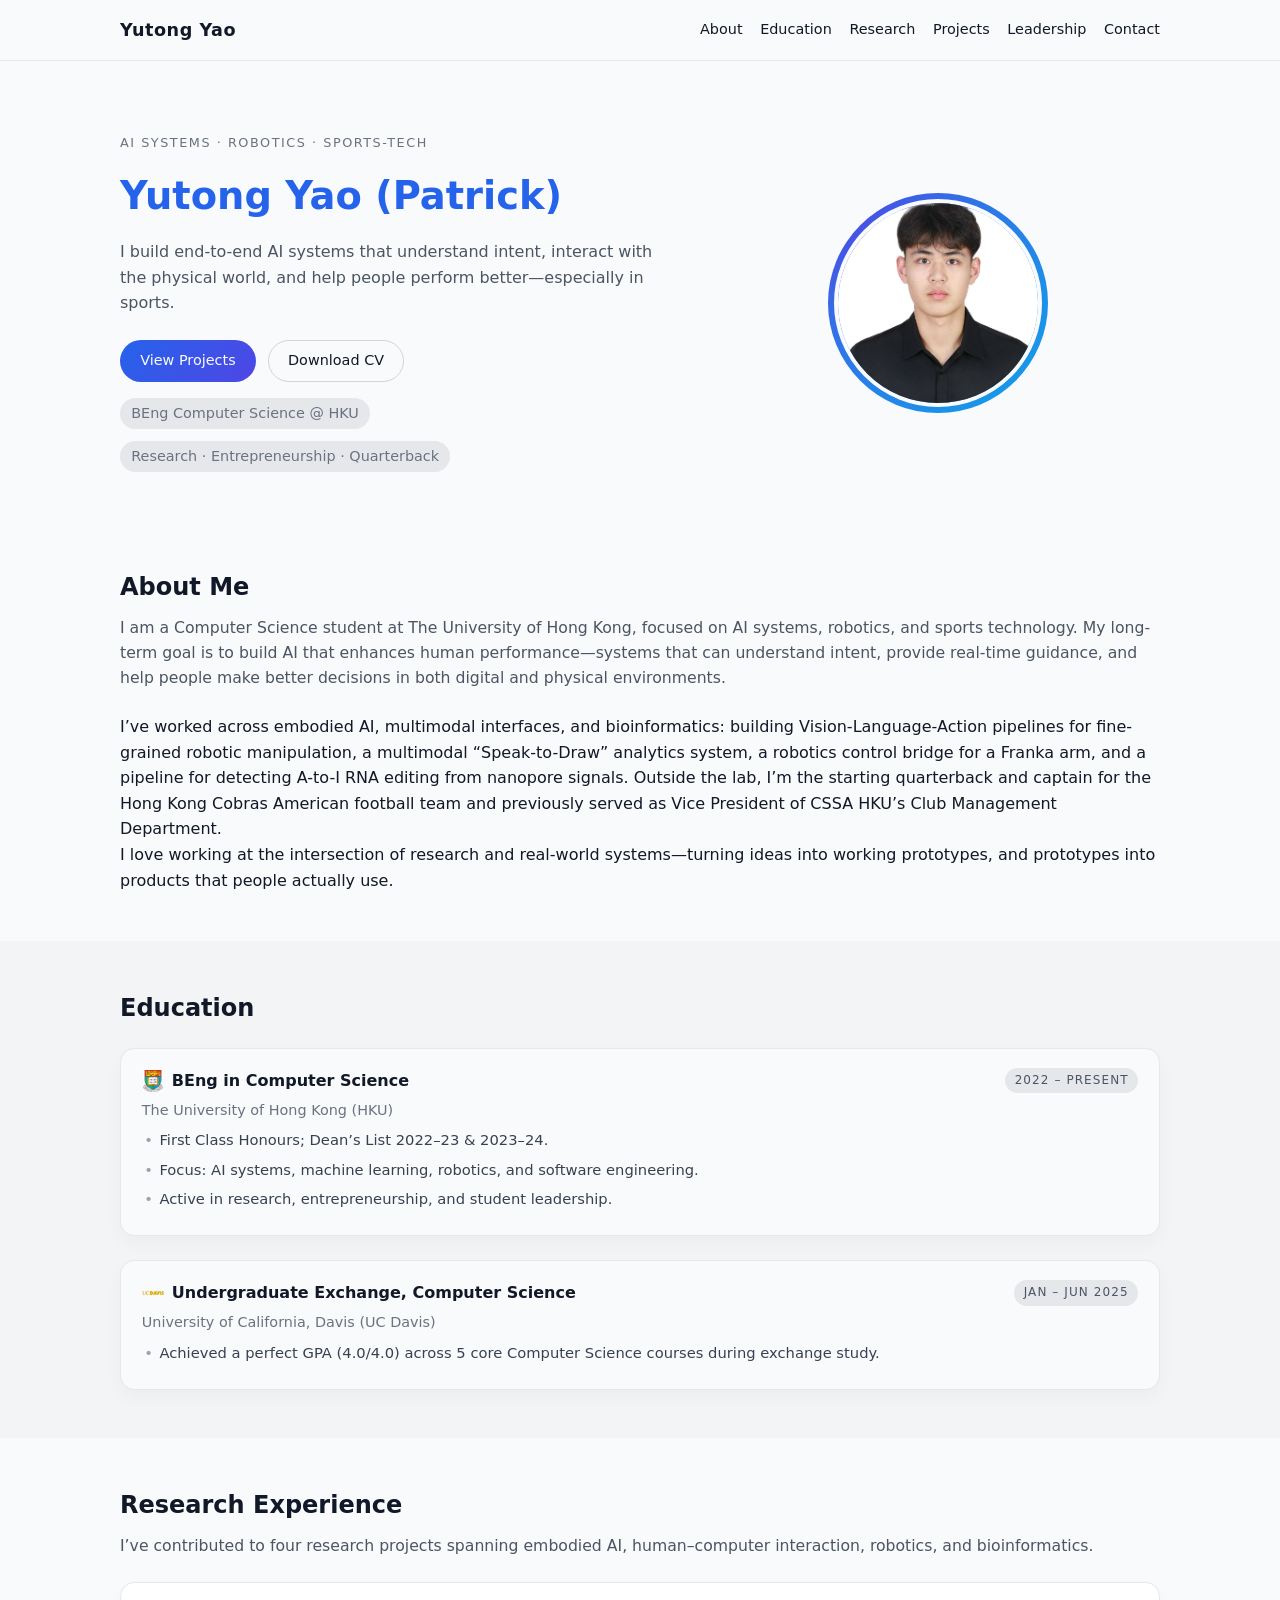
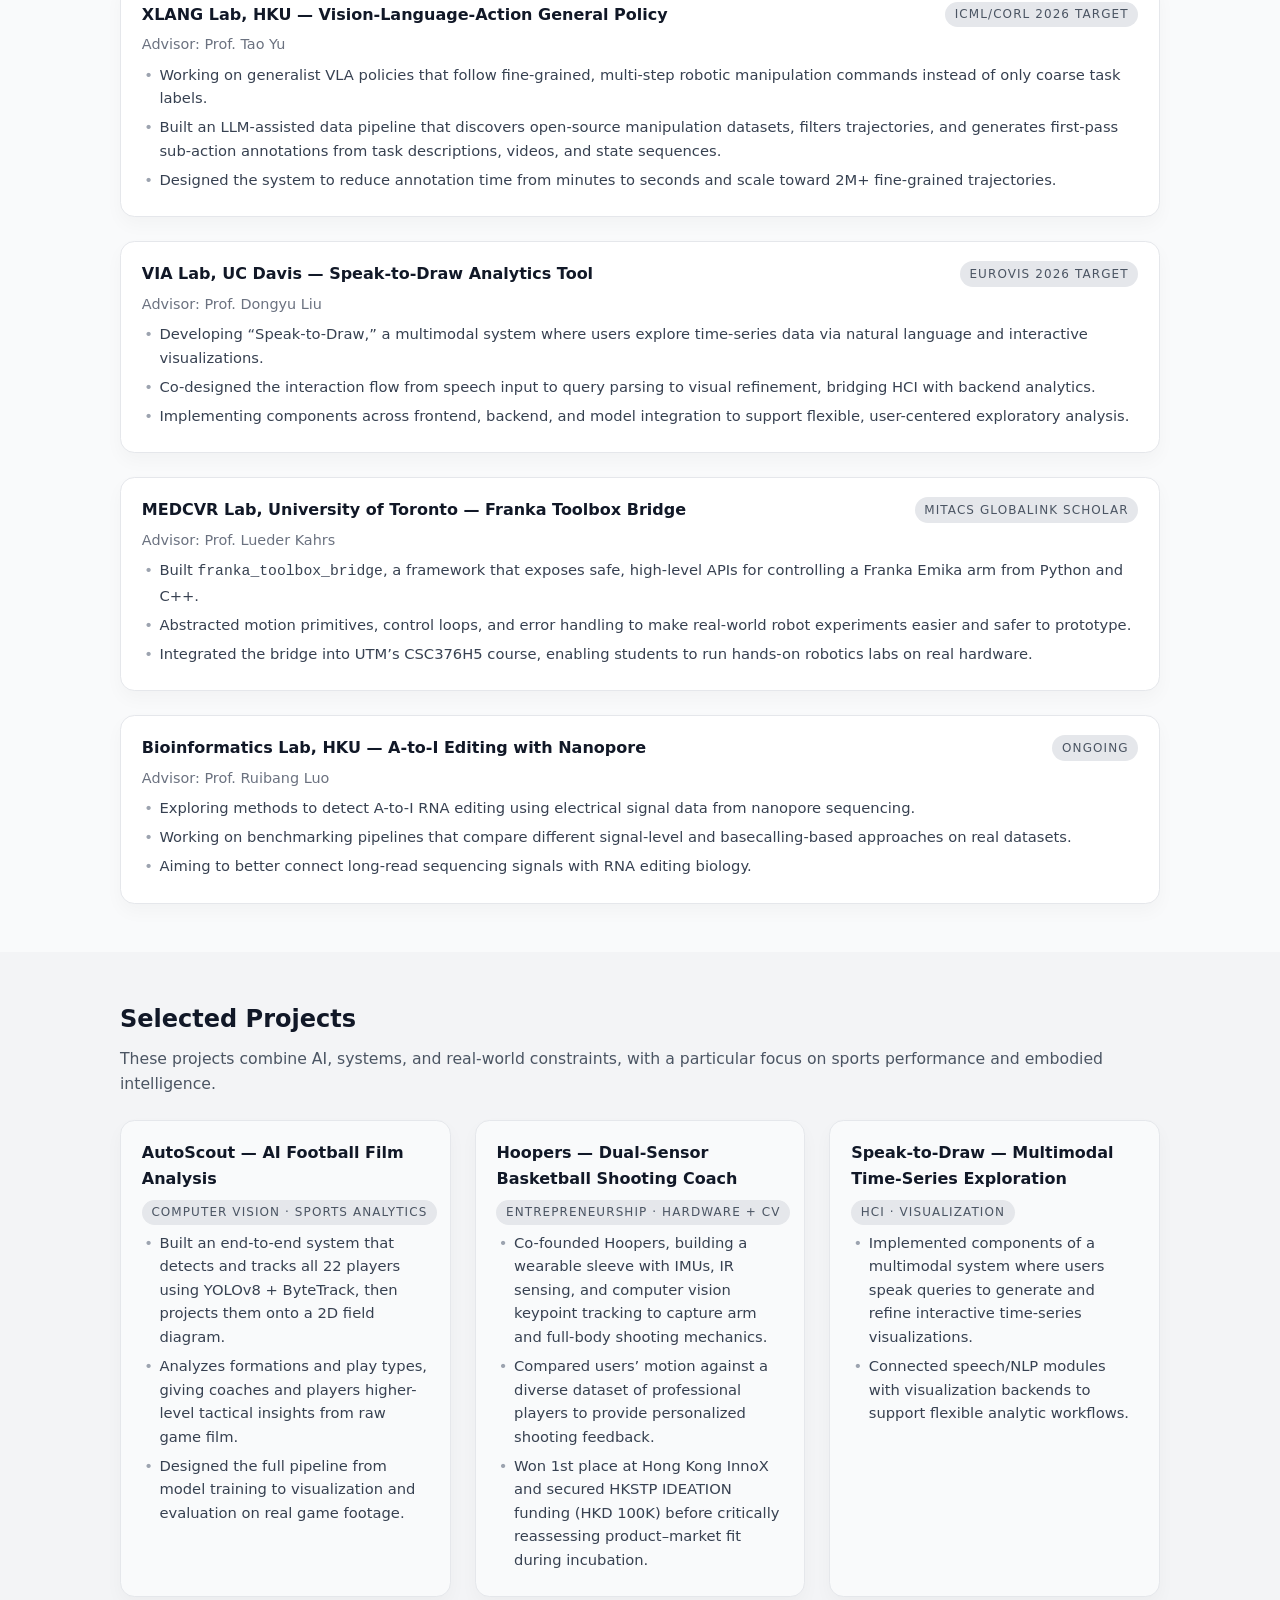
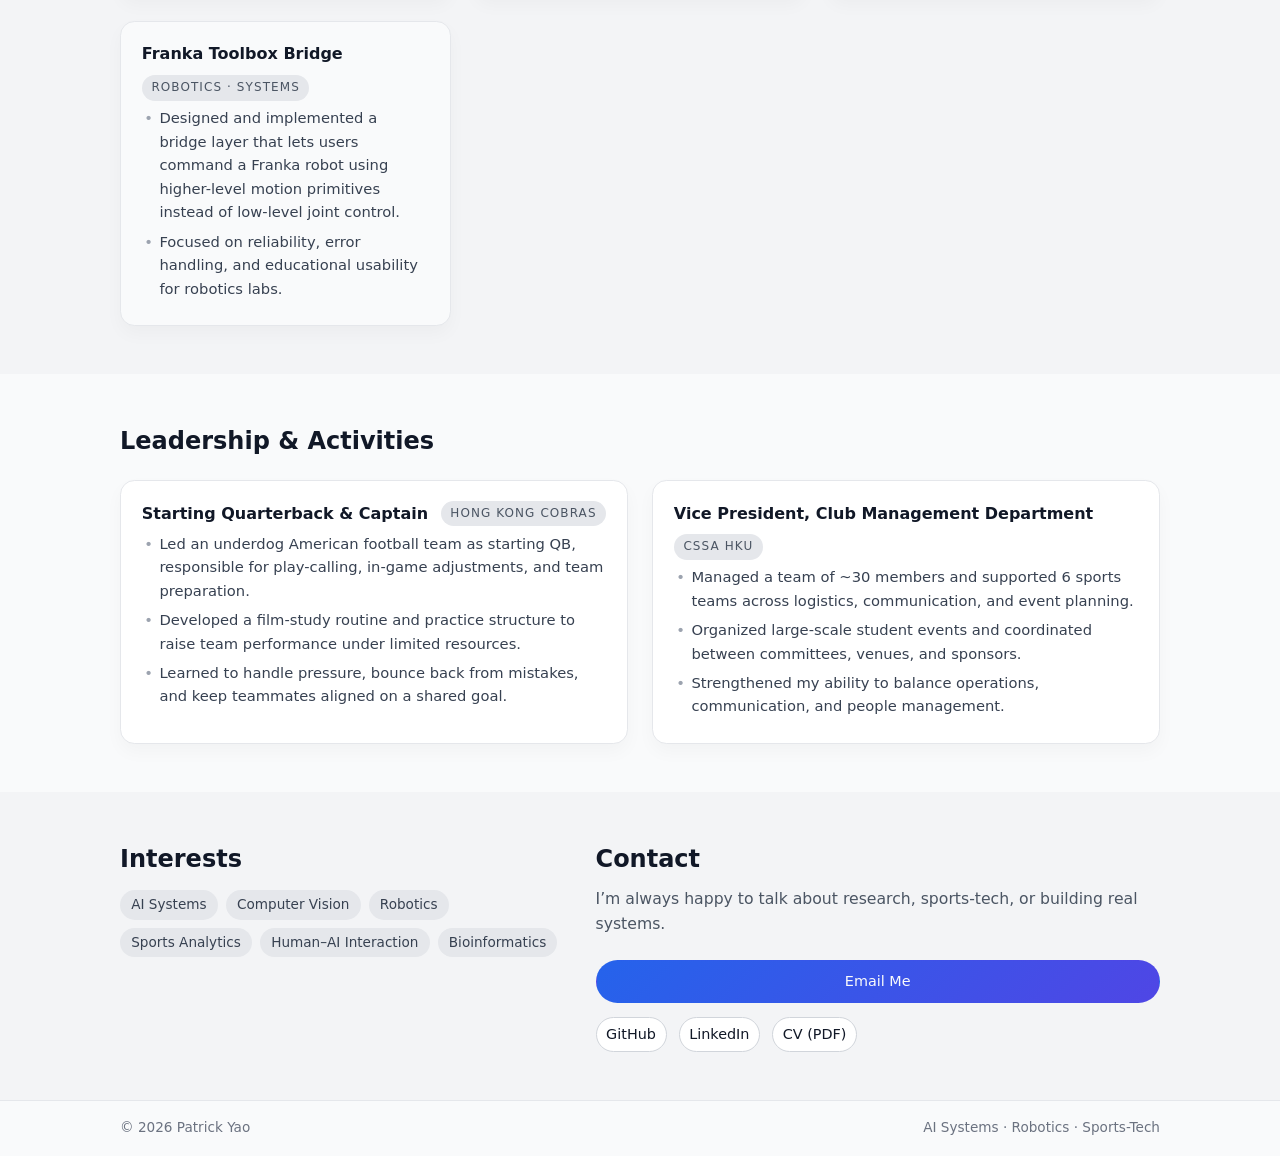
==== index.html @ 3945857e "Update index.html" ====
<!DOCTYPE html>
<html lang="en">
<head>
  <meta charset="UTF-8" />
  <title>Yutong Yao (Patrick) | AI Systems & Sports-Tech</title>
  <meta name="viewport" content="width=device-width, initial-scale=1" />
  <link rel="stylesheet" href="style.css" />
</head>
<body>
  <header class="site-header">
    <div class="container nav-container">
      <div class="logo">
        <a href="#top">Yutong Yao</a>
      </div>
      <nav class="nav">
        <a href="#about">About</a>
        <a href="#education">Education</a>
        <a href="#research">Research</a>
        <a href="#projects">Projects</a>
        <a href="#leadership">Leadership</a>
        <a href="#contact">Contact</a>
      </nav>
    </div>
  </header>

  <main id="top">
    <!-- Hero / Intro -->
    <section class="hero">
      <div class="container hero-grid">
        <div class="hero-text">
          <p class="eyebrow">AI Systems · Robotics · Sports-Tech</p>
          <h1 class="hero-title"><span class="highlight">Yutong Yao (Patrick)</span></h1>
          <p class="hero-subtitle">
            I build end-to-end AI systems that understand intent, interact with the physical world,
            and help people perform better—especially in sports.
          </p>
          <div class="hero-actions">
            <a href="#projects" class="btn primary">View Projects</a>
            <a href="cv/cv%203.4.pdf" class="btn" target="_blank" rel="noopener">
              Download CV
            </a>
          </div>
          <div class="hero-meta">
            <span>BEng Computer Science @ HKU</span>
            <span>Research · Entrepreneurship · Quarterback</span>
          </div>
        </div>
        <div class="hero-photo-wrapper">
          <div class="hero-photo-circle">
            <img src="assets/personal_pic/YutongYao.png" alt="Portrait of Patrick Yao" class="hero-photo" />
          </div>
        </div>
      </div>
    </section>

    <!-- About -->
    <section id="about" class="section">
      <div class="container">
        <h2 class="section-title">About Me</h2>
        <p class="section-lead">
          I am a Computer Science student at The University of Hong Kong, focused on AI systems,
          robotics, and sports technology. My long-term goal is to build AI that enhances human
          performance—systems that can understand intent, provide real-time guidance, and help people
          make better decisions in both digital and physical environments.
        </p>
        <p>
          I’ve worked across embodied AI, multimodal interfaces, and bioinformatics: building
          Vision-Language-Action pipelines for fine-grained robotic manipulation, a multimodal
          “Speak-to-Draw” analytics system, a robotics control bridge for a Franka arm, and a pipeline
          for detecting A-to-I RNA editing from nanopore signals. Outside the lab, I’m the starting
          quarterback and captain for the Hong Kong Cobras American football team and previously served
          as Vice President of CSSA HKU’s Club Management Department.
        </p>
        <p>
          I love working at the intersection of research and real-world systems—turning ideas into
          working prototypes, and prototypes into products that people actually use.
        </p>
      </div>
    </section>

    <!-- Education -->
    <section id="education" class="section section-alt">
      <div class="container">
        <h2 class="section-title">Education</h2>
        <div class="card-list">
          <article class="card">
            <div class="card-header">
              <div class="card-title">
                <img src="assets/icons/hku_icon.png" alt="HKU icon" class="card-logo" />
                <h3>BEng in Computer Science</h3>
              </div>
              <span class="tag">2022 – Present</span>
            </div>
            <p class="card-subtitle">The University of Hong Kong (HKU)</p>
            <ul class="card-list-items">
              <li>First Class Honours; Dean’s List 2022–23 & 2023–24.</li>
              <li>Focus: AI systems, machine learning, robotics, and software engineering.</li>
              <li>Active in research, entrepreneurship, and student leadership.</li>
            </ul>
          </article>
          <article class="card">
            <div class="card-header">
              <div class="card-title">
                <img src="assets/icons/UCDavis_icon.png" alt="UC Davis icon" class="card-logo" />
                <h3>Undergraduate Exchange, Computer Science</h3>
              </div>
              <span class="tag">Jan – Jun 2025</span>
            </div>
            <p class="card-subtitle">University of California, Davis (UC Davis)</p>
            <ul class="card-list-items">
              <li>Achieved a perfect GPA (4.0/4.0) across 5 core Computer Science courses during exchange study.</li>
            </ul>
          </article>
        </div>
      </div>
    </section>

    <!-- Research Experience -->
    <section id="research" class="section">
      <div class="container">
        <h2 class="section-title">Research Experience</h2>
        <p class="section-lead">
          I’ve contributed to four research projects spanning embodied AI, human–computer interaction,
          robotics, and bioinformatics.
        </p>

        <div class="card-list">

          <article class="card">
            <div class="card-header">
              <h3>XLANG Lab, HKU — Vision-Language-Action General Policy</h3>
              <span class="tag">ICML/CoRL 2026 Target</span>
            </div>
            <p class="card-subtitle">Advisor: Prof. Tao Yu</p>
            <ul class="card-list-items">
              <li>
                Working on generalist VLA policies that follow fine-grained, multi-step robotic
                manipulation commands instead of only coarse task labels.
              </li>
              <li>
                Built an LLM-assisted data pipeline that discovers open-source manipulation datasets,
                filters trajectories, and generates first-pass sub-action annotations from task
                descriptions, videos, and state sequences.
              </li>
              <li>
                Designed the system to reduce annotation time from minutes to seconds and scale toward
                2M+ fine-grained trajectories.
              </li>
            </ul>
          </article>

          <article class="card">
            <div class="card-header">
              <h3>VIA Lab, UC Davis — Speak-to-Draw Analytics Tool</h3>
              <span class="tag">EuroVis 2026 Target</span>
            </div>
            <p class="card-subtitle">Advisor: Prof. Dongyu Liu</p>
            <ul class="card-list-items">
              <li>
                Developing “Speak-to-Draw,” a multimodal system where users explore time-series data
                via natural language and interactive visualizations.
              </li>
              <li>
                Co-designed the interaction flow from speech input to query parsing to visual
                refinement, bridging HCI with backend analytics.
              </li>
              <li>
                Implementing components across frontend, backend, and model integration to support
                flexible, user-centered exploratory analysis.
              </li>
            </ul>
          </article>

          <article class="card">
            <div class="card-header">
              <h3>MEDCVR Lab, University of Toronto — Franka Toolbox Bridge</h3>
              <span class="tag">Mitacs Globalink Scholar</span>
            </div>
            <p class="card-subtitle">Advisor: Prof. Lueder Kahrs</p>
            <ul class="card-list-items">
              <li>
                Built <code>franka_toolbox_bridge</code>, a framework that exposes safe, high-level
                APIs for controlling a Franka Emika arm from Python and C++.
              </li>
              <li>
                Abstracted motion primitives, control loops, and error handling to make real-world
                robot experiments easier and safer to prototype.
              </li>
              <li>
                Integrated the bridge into UTM’s CSC376H5 course, enabling students to run hands-on
                robotics labs on real hardware.
              </li>
            </ul>
          </article>

          <article class="card">
            <div class="card-header">
              <h3>Bioinformatics Lab, HKU — A-to-I Editing with Nanopore</h3>
              <span class="tag">Ongoing</span>
            </div>
            <p class="card-subtitle">Advisor: Prof. Ruibang Luo</p>
            <ul class="card-list-items">
              <li>
                Exploring methods to detect A-to-I RNA editing using electrical signal data from
                nanopore sequencing.
              </li>
              <li>
                Working on benchmarking pipelines that compare different signal-level and
                basecalling-based approaches on real datasets.
              </li>
              <li>
                Aiming to better connect long-read sequencing signals with RNA editing biology.
              </li>
            </ul>
          </article>

        </div>
      </div>
    </section>

    <!-- Projects -->
    <section id="projects" class="section section-alt">
      <div class="container">
        <h2 class="section-title">Selected Projects</h2>
        <p class="section-lead">
          These projects combine AI, systems, and real-world constraints, with a particular focus on
          sports performance and embodied intelligence.
        </p>

        <div class="card-list cards-two-column">
          <article class="card">
            <div class="card-header">
              <h3>AutoScout — AI Football Film Analysis</h3>
              <span class="tag">Computer Vision · Sports Analytics</span>
            </div>
            <ul class="card-list-items">
              <li>
                Built an end-to-end system that detects and tracks all 22 players using YOLOv8 +
                ByteTrack, then projects them onto a 2D field diagram.
              </li>
              <li>
                Analyzes formations and play types, giving coaches and players higher-level tactical
                insights from raw game film.
              </li>
              <li>
                Designed the full pipeline from model training to visualization and evaluation on
                real game footage.
              </li>
            </ul>
          </article>

          <article class="card">
            <div class="card-header">
              <h3>Hoopers — Dual-Sensor Basketball Shooting Coach</h3>
              <span class="tag">Entrepreneurship · Hardware + CV</span>
            </div>
            <ul class="card-list-items">
              <li>
                Co-founded Hoopers, building a wearable sleeve with IMUs, IR sensing, and computer
                vision keypoint tracking to capture arm and full-body shooting mechanics.
              </li>
              <li>
                Compared users’ motion against a diverse dataset of professional players to provide
                personalized shooting feedback.
              </li>
              <li>
                Won 1st place at Hong Kong InnoX and secured HKSTP IDEATION funding (HKD 100K) before
                critically reassessing product–market fit during incubation.
              </li>
            </ul>
          </article>

          <article class="card">
            <div class="card-header">
              <h3>Speak-to-Draw — Multimodal Time-Series Exploration</h3>
              <span class="tag">HCI · Visualization</span>
            </div>
            <ul class="card-list-items">
              <li>
                Implemented components of a multimodal system where users speak queries to generate
                and refine interactive time-series visualizations.
              </li>
              <li>
                Connected speech/NLP modules with visualization backends to support flexible analytic
                workflows.
              </li>
            </ul>
          </article>

          <article class="card">
            <div class="card-header">
              <h3>Franka Toolbox Bridge</h3>
              <span class="tag">Robotics · Systems</span>
            </div>
            <ul class="card-list-items">
              <li>
                Designed and implemented a bridge layer that lets users command a Franka robot using
                higher-level motion primitives instead of low-level joint control.
              </li>
              <li>
                Focused on reliability, error handling, and educational usability for robotics labs.
              </li>
            </ul>
          </article>
        </div>
      </div>
    </section>

    <!-- Leadership & Activities -->
    <section id="leadership" class="section">
      <div class="container">
        <h2 class="section-title">Leadership & Activities</h2>
        <div class="card-list cards-two-column">

          <article class="card">
            <div class="card-header">
              <h3>Starting Quarterback & Captain</h3>
              <span class="tag">Hong Kong Cobras</span>
            </div>
            <ul class="card-list-items">
              <li>
                Led an underdog American football team as starting QB, responsible for play-calling,
                in-game adjustments, and team preparation.
              </li>
              <li>
                Developed a film-study routine and practice structure to raise team performance under
                limited resources.
              </li>
              <li>
                Learned to handle pressure, bounce back from mistakes, and keep teammates aligned on a
                shared goal.
              </li>
            </ul>
          </article>

          <article class="card">
            <div class="card-header">
              <h3>Vice President, Club Management Department</h3>
              <span class="tag">CSSA HKU</span>
            </div>
            <ul class="card-list-items">
              <li>
                Managed a team of ~30 members and supported 6 sports teams across logistics,
                communication, and event planning.
              </li>
              <li>
                Organized large-scale student events and coordinated between committees, venues, and
                sponsors.
              </li>
              <li>
                Strengthened my ability to balance operations, communication, and people management.
              </li>
            </ul>
          </article>

        </div>
      </div>
    </section>

    <!-- Interests & Contact -->
    <section id="contact" class="section section-alt">
      <div class="container contact-grid">
        <div>
          <h2 class="section-title">Interests</h2>
          <ul class="pill-list">
            <li>AI Systems</li>
            <li>Computer Vision</li>
            <li>Robotics</li>
            <li>Sports Analytics</li>
            <li>Human–AI Interaction</li>
            <li>Bioinformatics</li>
          </ul>
        </div>
        <div>
          <h2 class="section-title">Contact</h2>
          <p class="section-lead">
            I’m always happy to talk about research, sports-tech, or building real systems.
          </p>
          <div class="contact-links">
            <!-- TODO: replace with your real email -->
            <a href="mailto:your.email@example.com" class="btn primary">
              Email Me
            </a>
            <div class="icon-links">
              <a href="https://github.com/Patrick15Yao" target="_blank" rel="noopener">
                GitHub
              </a>
              <!-- TODO: replace with your real LinkedIn URL -->
              <a href="https://www.linkedin.com/in/" target="_blank" rel="noopener">
                LinkedIn
              </a>
              <a href="cv/cv%203.4.pdf" target="_blank" rel="noopener">
                CV (PDF)
              </a>
            </div>
        </div>
      </div>
    </section>
  </main>

  <footer class="site-footer">
    <div class="container footer-inner">
      <span>© <span id="year"></span> Patrick Yao</span>
      <span>AI Systems · Robotics · Sports-Tech</span>
    </div>
  </footer>

  <script>
    // Auto-update year in footer
    document.getElementById('year').textContent = new Date().getFullYear();
  </script>
</body>
</html>
---- style.css ----
/* Basic reset */
*,
*::before,
*::after {
  box-sizing: border-box;
  margin: 0;
  padding: 0;
}

/* Global styles */
body {
  font-family: system-ui, -apple-system, BlinkMacSystemFont, "Segoe UI", sans-serif;
  color: #111827;
  background-color: #f9fafb;
  line-height: 1.6;
}

img {
  max-width: 100%;
  display: block;
}

a {
  color: inherit;
  text-decoration: none;
}

ul {
  list-style: none;
}

/* Layout helpers */
.container {
  width: 100%;
  max-width: 1080px;
  margin: 0 auto;
  padding: 0 1.25rem;
}

/* Header & nav */
.site-header {
  position: sticky;
  top: 0;
  z-index: 50;
  background-color: rgba(249, 250, 251, 0.95);
  border-bottom: 1px solid #e5e7eb;
  backdrop-filter: blur(10px);
}

.nav-container {
  display: flex;
  align-items: center;
  justify-content: space-between;
  height: 3.75rem;
}

.logo a {
  font-weight: 700;
  font-size: 1.1rem;
  letter-spacing: 0.03em;
}

.nav {
  display: flex;
  gap: 1.1rem;
  font-size: 0.9rem;
}

.nav a {
  padding: 0.25rem 0;
  position: relative;
}

.nav a::after {
  content: "";
  position: absolute;
  left: 0;
  bottom: -0.2rem;
  height: 2px;
  width: 0;
  background-color: #2563eb;
  transition: width 0.2s ease;
}

.nav a:hover::after {
  width: 100%;
}

/* Hero section */
.hero {
  padding: 4.5rem 0 3rem;
}

.hero-grid {
  display: grid;
  grid-template-columns: minmax(0, 2fr) minmax(0, 1.6fr);
  gap: 2.5rem;
  align-items: center;
}

.eyebrow {
  font-size: 0.8rem;
  text-transform: uppercase;
  letter-spacing: 0.12em;
  color: #6b7280;
  margin-bottom: 0.75rem;
}

.hero-title {
  font-size: clamp(2.1rem, 3vw, 2.6rem);
  font-weight: 750;
  margin-bottom: 0.75rem;
}

.highlight {
  color: #2563eb;
}

.hero-subtitle {
  font-size: 1rem;
  color: #4b5563;
  margin-bottom: 1.5rem;
}

.hero-actions {
  display: flex;
  flex-wrap: wrap;
  gap: 0.75rem;
  margin-bottom: 1rem;
}

.hero-meta {
  font-size: 0.9rem;
  color: #6b7280;
  display: flex;
  flex-wrap: wrap;
  gap: 0.75rem;
}

.hero-meta span {
  background-color: #e5e7eb;
  border-radius: 999px;
  padding: 0.25rem 0.7rem;
}

/* Hero photo */
.hero-photo-wrapper {
  display: flex;
  justify-content: center;
}

.hero-photo-circle {
  width: 220px;
  height: 220px;
  border-radius: 999px;
  padding: 6px;
  background: radial-gradient(circle at 0% 0%, #4f46e5, #0ea5e9);
  display: flex;
  align-items: center;
  justify-content: center;
}

.hero-photo {
  width: 100%;
  height: 100%;
  border-radius: 999px;
  object-fit: cover;
  border: 4px solid #f9fafb;
}

/* Buttons */
.btn {
  display: inline-flex;
  align-items: center;
  justify-content: center;
  padding: 0.55rem 1.2rem;
  border-radius: 999px;
  border: 1px solid #d1d5db;
  font-size: 0.9rem;
  font-weight: 500;
  color: #111827;
  background-color: #f9fafb;
  cursor: pointer;
  transition: background-color 0.15s ease, box-shadow 0.15s ease, transform 0.1s ease;
}

.btn.primary {
  background: linear-gradient(135deg, #2563eb, #4f46e5);
  color: #f9fafb;
  border-color: transparent;
}

.btn:hover {
  box-shadow: 0 10px 20px rgba(15, 23, 42, 0.08);
  transform: translateY(-1px);
  background-color: #f3f4f6;
}

.btn.primary:hover {
  background: linear-gradient(135deg, #1d4ed8, #4338ca);
}

/* Sections */
.section {
  padding: 3rem 0;
}

.section-alt {
  background-color: #f3f4f6;
}

.section-title {
  font-size: 1.5rem;
  font-weight: 700;
  margin-bottom: 0.5rem;
}

.section-lead {
  font-size: 0.98rem;
  color: #4b5563;
  margin-bottom: 1.5rem;
}

/* Cards */
.card-list {
  display: grid;
  gap: 1.5rem;
  margin-top: 1.25rem;
}

.cards-two-column {
  grid-template-columns: repeat(auto-fit, minmax(260px, 1fr));
}

.card {
  background-color: #ffffff;
  border-radius: 0.9rem;
  padding: 1.2rem 1.3rem;
  border: 1px solid #e5e7eb;
  box-shadow: 0 8px 18px rgba(15, 23, 42, 0.03);
}

.section-alt .card {
  background-color: #f9fafb;
}

.card-header {
  display: flex;
  flex-wrap: wrap;
  justify-content: space-between;
  gap: 0.5rem;
  margin-bottom: 0.35rem;
}

.card-header h3 {
  font-size: 1rem;
  font-weight: 600;
}

.card-title {
  display: flex;
  align-items: center;
  gap: 0.5rem;
}

.card-logo {
  width: 22px;
  height: 22px;
  object-fit: contain;
}

.card-subtitle {
  font-size: 0.9rem;
  color: #6b7280;
  margin-bottom: 0.4rem;
}

.tag {
  font-size: 0.75rem;
  text-transform: uppercase;
  letter-spacing: 0.09em;
  color: #4b5563;
  background-color: #e5e7eb;
  border-radius: 999px;
  padding: 0.2rem 0.6rem;
  white-space: nowrap;
}

.card-list-items {
  padding-left: 1.1rem;
}

.card-list-items li {
  position: relative;
  font-size: 0.92rem;
  color: #374151;
  margin-bottom: 0.35rem;
}

.card-list-items li::before {
  content: "•";
  position: absolute;
  left: -0.95rem;
  color: #9ca3af;
}

/* Pills & contact */
.pill-list {
  display: flex;
  flex-wrap: wrap;
  gap: 0.5rem;
  margin-top: 0.75rem;
}

.pill-list li {
  padding: 0.25rem 0.7rem;
  border-radius: 999px;
  background-color: #e5e7eb;
  font-size: 0.85rem;
  color: #374151;
}

.contact-grid {
  display: grid;
  grid-template-columns: minmax(0, 1.1fr) minmax(0, 1.4fr);
  gap: 2rem;
  align-items: flex-start;
}

.contact-links {
  display: flex;
  flex-direction: column;
  gap: 0.9rem;
}

.icon-links {
  display: flex;
  flex-wrap: wrap;
  gap: 0.75rem;
  font-size: 0.9rem;
}

.icon-links a {
  padding: 0.3rem 0.6rem;
  border-radius: 999px;
  border: 1px solid #d1d5db;
  background-color: #ffffff;
}

.icon-links a:hover {
  background-color: #e5e7eb;
}

/* Footer */
.site-footer {
  border-top: 1px solid #e5e7eb;
  padding: 1rem 0 1.2rem;
  background-color: #f9fafb;
  font-size: 0.85rem;
  color: #6b7280;
}

.footer-inner {
  display: flex;
  justify-content: space-between;
  gap: 0.75rem;
}

/* Responsive */
@media (max-width: 800px) {
  .nav {
    display: none;
  }

  .hero-grid {
    grid-template-columns: minmax(0, 1fr);
    text-align: left;
  }

  .hero-photo-wrapper {
    order: -1;
    margin-bottom: 1.5rem;
  }

  .hero-photo-circle {
    width: 180px;
    height: 180px;
  }

  .contact-grid {
    grid-template-columns: minmax(0, 1fr);
  }

  .footer-inner {
    flex-direction: column;
    align-items: flex-start;
  }
}

@media (max-width: 500px) {
  .hero-actions {
    flex-direction: column;
    align-items: stretch;
  }
}
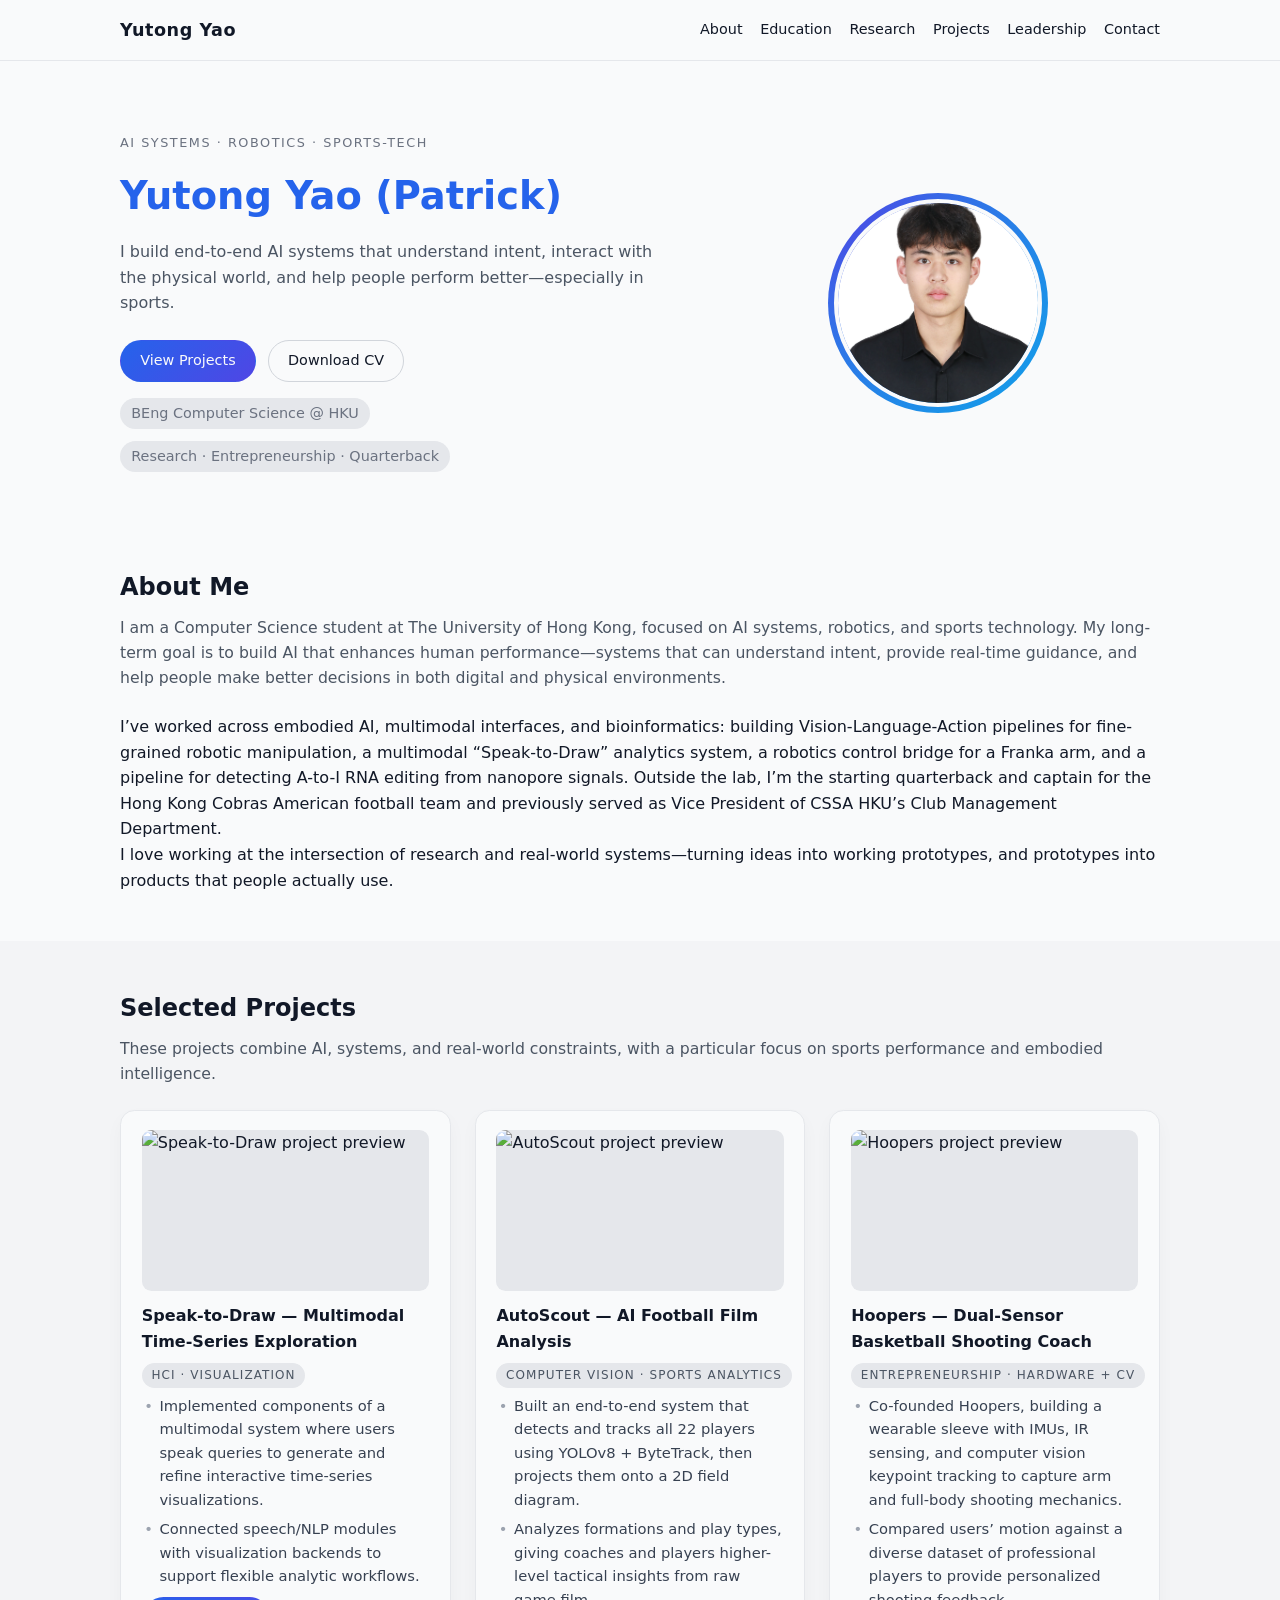
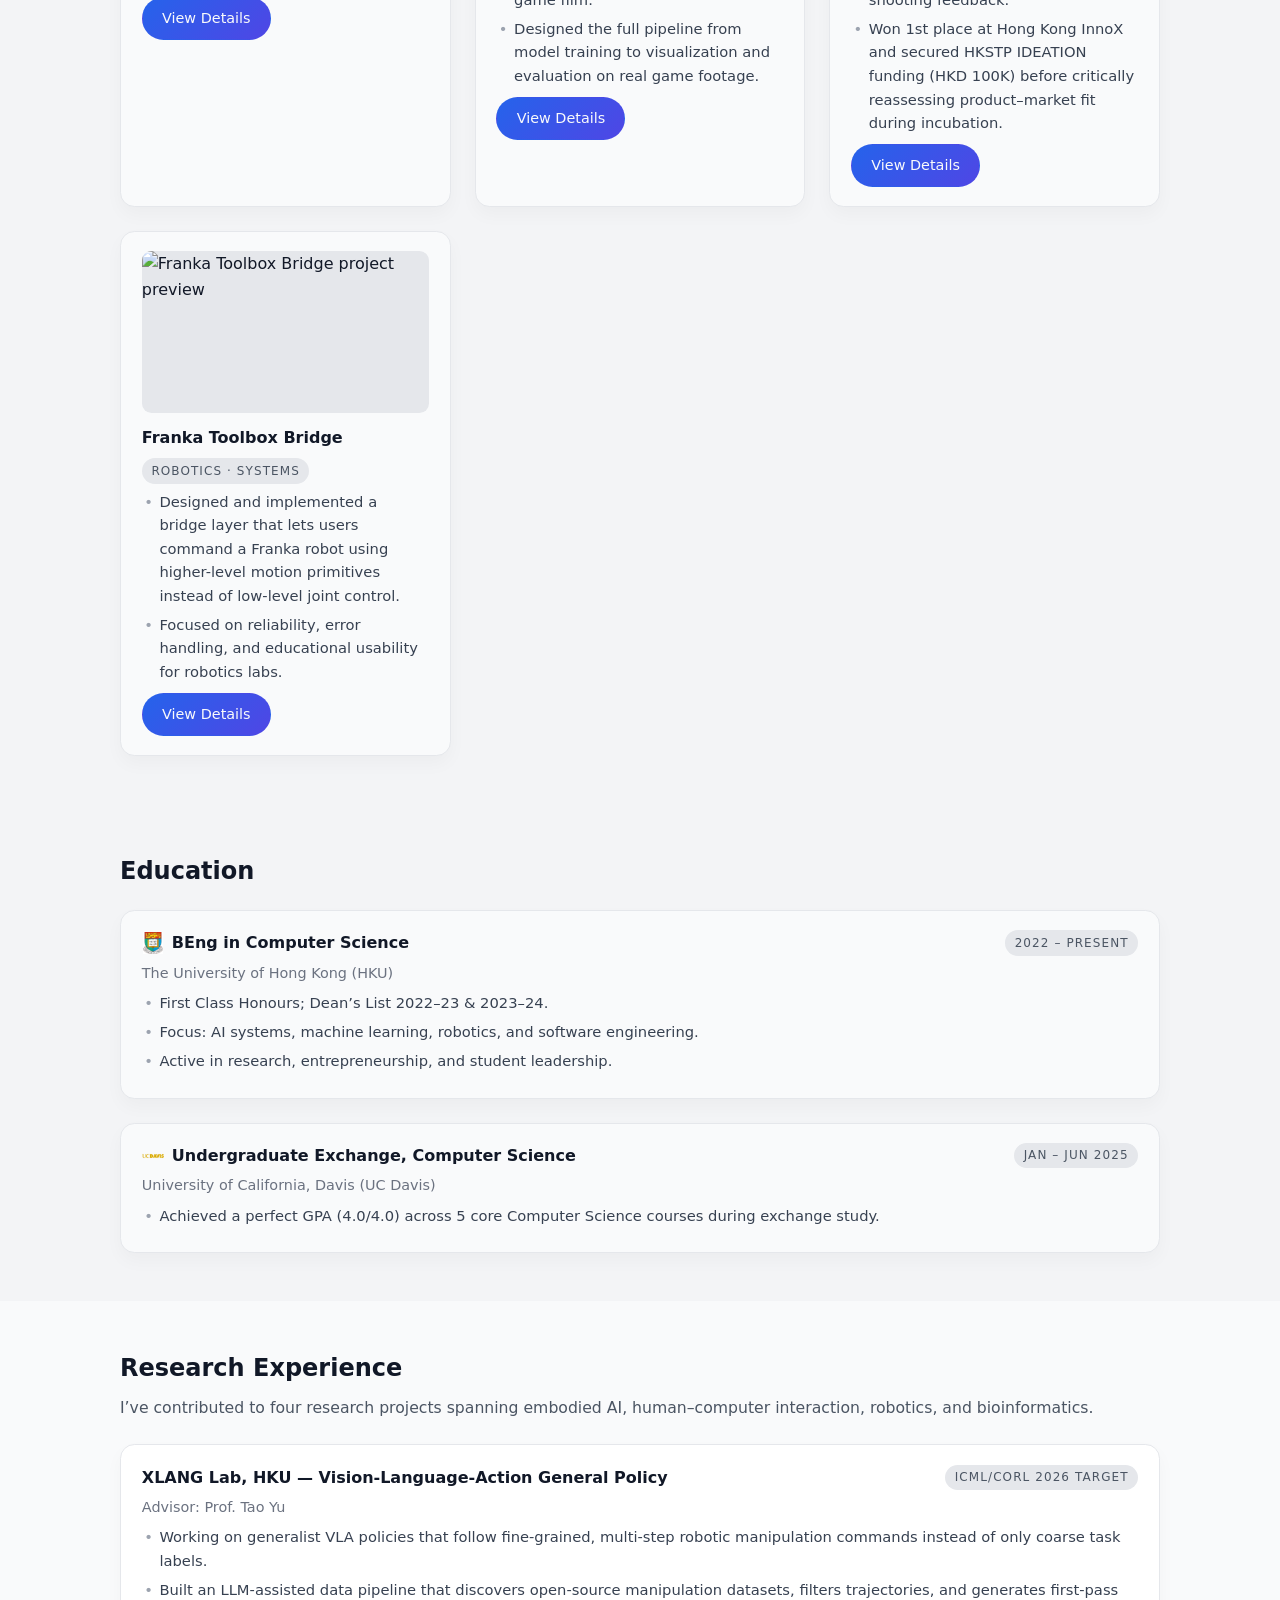
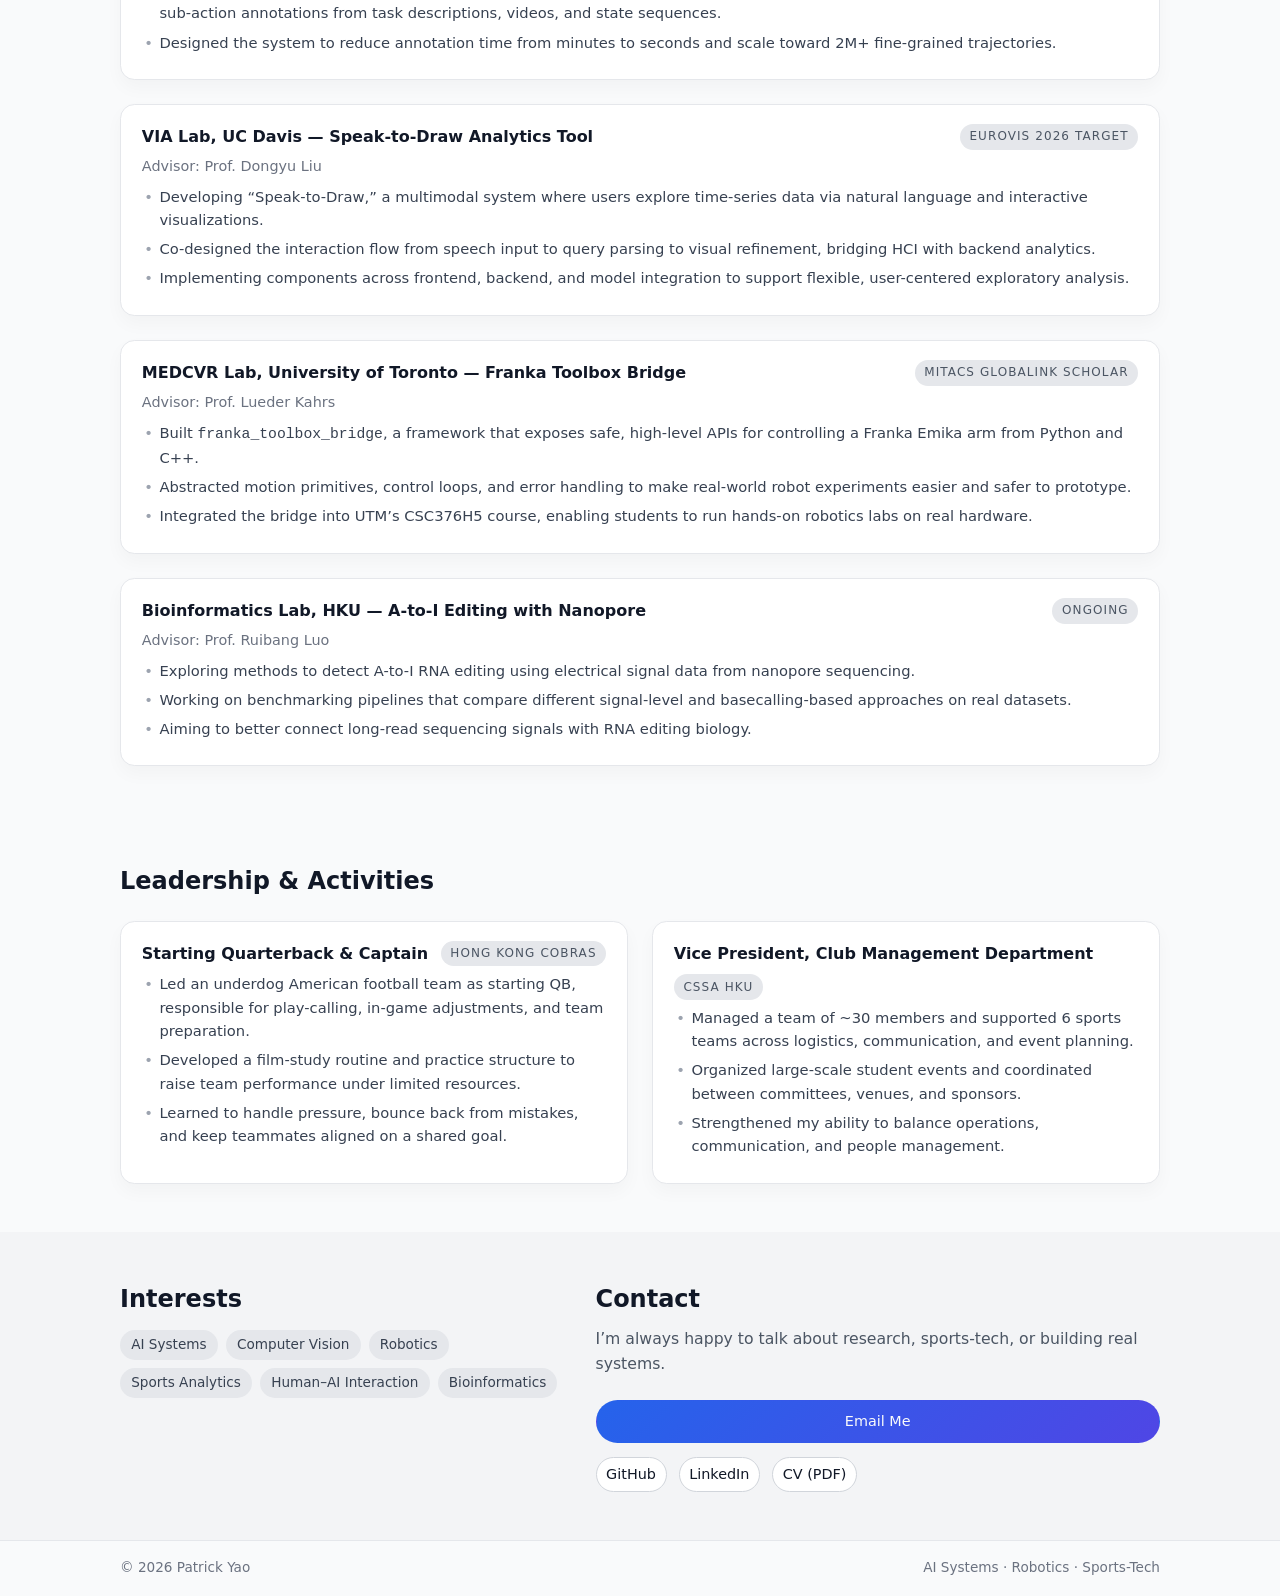
==== commit d0f00c91: "add first project" ====
--- a/index.html
+++ b/index.html
@@ -78,6 +78,114 @@
       </div>
     </section>
 
+    <!-- Projects (moved before Education) -->
+    <section id="projects" class="section section-alt">
+      <div class="container">
+        <h2 class="section-title">Selected Projects</h2>
+        <p class="section-lead">
+          These projects combine AI, systems, and real-world constraints, with a particular focus on
+          sports performance and embodied intelligence.
+        </p>
+
+        <div class="card-list cards-two-column">
+          <!-- Speak-to-Draw — first -->
+          <article class="card project-card">
+            <img class="project-image" src="assets/project_pic/speak_to_draw.jpg" alt="Speak-to-Draw project preview" />
+            <div class="card-header">
+              <h3>Speak-to-Draw — Multimodal Time-Series Exploration</h3>
+              <span class="tag">HCI · Visualization</span>
+            </div>
+            <ul class="card-list-items">
+              <li>
+                Implemented components of a multimodal system where users speak queries to generate
+                and refine interactive time-series visualizations.
+              </li>
+              <li>
+                Connected speech/NLP modules with visualization backends to support flexible analytic
+                workflows.
+              </li>
+            </ul>
+            <div class="project-actions">
+              <a href="projects/speak-to-draw.html" class="btn primary">View Details</a>
+            </div>
+          </article>
+
+          <!-- AutoScout — second -->
+          <article class="card project-card">
+            <img class="project-image" src="assets/project_pic/autoscout.jpg" alt="AutoScout project preview" />
+            <div class="card-header">
+              <h3>AutoScout — AI Football Film Analysis</h3>
+              <span class="tag">Computer Vision · Sports Analytics</span>
+            </div>
+            <ul class="card-list-items">
+              <li>
+                Built an end-to-end system that detects and tracks all 22 players using YOLOv8 +
+                ByteTrack, then projects them onto a 2D field diagram.
+              </li>
+              <li>
+                Analyzes formations and play types, giving coaches and players higher-level tactical
+                insights from raw game film.
+              </li>
+              <li>
+                Designed the full pipeline from model training to visualization and evaluation on
+                real game footage.
+              </li>
+            </ul>
+            <div class="project-actions">
+              <a href="projects/autoscout.html" class="btn primary">View Details</a>
+            </div>
+          </article>
+
+          <!-- Hoopers — third -->
+          <article class="card project-card">
+            <img class="project-image" src="assets/project_pic/hoopers.jpg" alt="Hoopers project preview" />
+            <div class="card-header">
+              <h3>Hoopers — Dual-Sensor Basketball Shooting Coach</h3>
+              <span class="tag">Entrepreneurship · Hardware + CV</span>
+            </div>
+            <ul class="card-list-items">
+              <li>
+                Co-founded Hoopers, building a wearable sleeve with IMUs, IR sensing, and computer
+                vision keypoint tracking to capture arm and full-body shooting mechanics.
+              </li>
+              <li>
+                Compared users’ motion against a diverse dataset of professional players to provide
+                personalized shooting feedback.
+              </li>
+              <li>
+                Won 1st place at Hong Kong InnoX and secured HKSTP IDEATION funding (HKD 100K) before
+                critically reassessing product–market fit during incubation.
+              </li>
+            </ul>
+            <div class="project-actions">
+              <a href="projects/hoopers.html" class="btn primary">View Details</a>
+            </div>
+          </article>
+
+          <!-- Franka Toolbox Bridge — fourth -->
+          <article class="card project-card">
+            <img class="project-image" src="assets/project_pic/franka_toolbox_bridge.jpg" alt="Franka Toolbox Bridge project preview" />
+            <div class="card-header">
+              <h3>Franka Toolbox Bridge</h3>
+              <span class="tag">Robotics · Systems</span>
+            </div>
+            <ul class="card-list-items">
+              <li>
+                Designed and implemented a bridge layer that lets users command a Franka robot using
+                higher-level motion primitives instead of low-level joint control.
+              </li>
+              <li>
+                Focused on reliability, error handling, and educational usability for robotics labs.
+              </li>
+            </ul>
+            <div class="project-actions">
+              <a href="projects/franka-toolbox-bridge.html" class="btn primary">View Details</a>
+            </div>
+          </article>
+        </div>
+      </div>
+    </section>
+
     <!-- Education -->
     <section id="education" class="section section-alt">
       <div class="container">
@@ -218,93 +326,7 @@
       </div>
     </section>
 
-    <!-- Projects -->
-    <section id="projects" class="section section-alt">
-      <div class="container">
-        <h2 class="section-title">Selected Projects</h2>
-        <p class="section-lead">
-          These projects combine AI, systems, and real-world constraints, with a particular focus on
-          sports performance and embodied intelligence.
-        </p>
-
-        <div class="card-list cards-two-column">
-          <article class="card">
-            <div class="card-header">
-              <h3>AutoScout — AI Football Film Analysis</h3>
-              <span class="tag">Computer Vision · Sports Analytics</span>
-            </div>
-            <ul class="card-list-items">
-              <li>
-                Built an end-to-end system that detects and tracks all 22 players using YOLOv8 +
-                ByteTrack, then projects them onto a 2D field diagram.
-              </li>
-              <li>
-                Analyzes formations and play types, giving coaches and players higher-level tactical
-                insights from raw game film.
-              </li>
-              <li>
-                Designed the full pipeline from model training to visualization and evaluation on
-                real game footage.
-              </li>
-            </ul>
-          </article>
-
-          <article class="card">
-            <div class="card-header">
-              <h3>Hoopers — Dual-Sensor Basketball Shooting Coach</h3>
-              <span class="tag">Entrepreneurship · Hardware + CV</span>
-            </div>
-            <ul class="card-list-items">
-              <li>
-                Co-founded Hoopers, building a wearable sleeve with IMUs, IR sensing, and computer
-                vision keypoint tracking to capture arm and full-body shooting mechanics.
-              </li>
-              <li>
-                Compared users’ motion against a diverse dataset of professional players to provide
-                personalized shooting feedback.
-              </li>
-              <li>
-                Won 1st place at Hong Kong InnoX and secured HKSTP IDEATION funding (HKD 100K) before
-                critically reassessing product–market fit during incubation.
-              </li>
-            </ul>
-          </article>
-
-          <article class="card">
-            <div class="card-header">
-              <h3>Speak-to-Draw — Multimodal Time-Series Exploration</h3>
-              <span class="tag">HCI · Visualization</span>
-            </div>
-            <ul class="card-list-items">
-              <li>
-                Implemented components of a multimodal system where users speak queries to generate
-                and refine interactive time-series visualizations.
-              </li>
-              <li>
-                Connected speech/NLP modules with visualization backends to support flexible analytic
-                workflows.
-              </li>
-            </ul>
-          </article>
-
-          <article class="card">
-            <div class="card-header">
-              <h3>Franka Toolbox Bridge</h3>
-              <span class="tag">Robotics · Systems</span>
-            </div>
-            <ul class="card-list-items">
-              <li>
-                Designed and implemented a bridge layer that lets users command a Franka robot using
-                higher-level motion primitives instead of low-level joint control.
-              </li>
-              <li>
-                Focused on reliability, error handling, and educational usability for robotics labs.
-              </li>
-            </ul>
-          </article>
-        </div>
-      </div>
-    </section>
+    <!-- Projects section moved above -->
 
     <!-- Leadership & Activities -->
     <section id="leadership" class="section">
--- a/style.css
+++ b/style.css
@@ -244,6 +244,21 @@
   background-color: #f9fafb;
 }
 
+.project-card .project-image {
+  width: 100%;
+  aspect-ratio: 16 / 9;
+  object-fit: cover;
+  border-radius: 0.6rem;
+  margin-bottom: 0.75rem;
+  background-color: #e5e7eb; /* placeholder when image missing */
+}
+
+.project-actions {
+  margin-top: 0.6rem;
+  display: flex;
+  gap: 0.5rem;
+}
+
 .card-header {
   display: flex;
   flex-wrap: wrap;
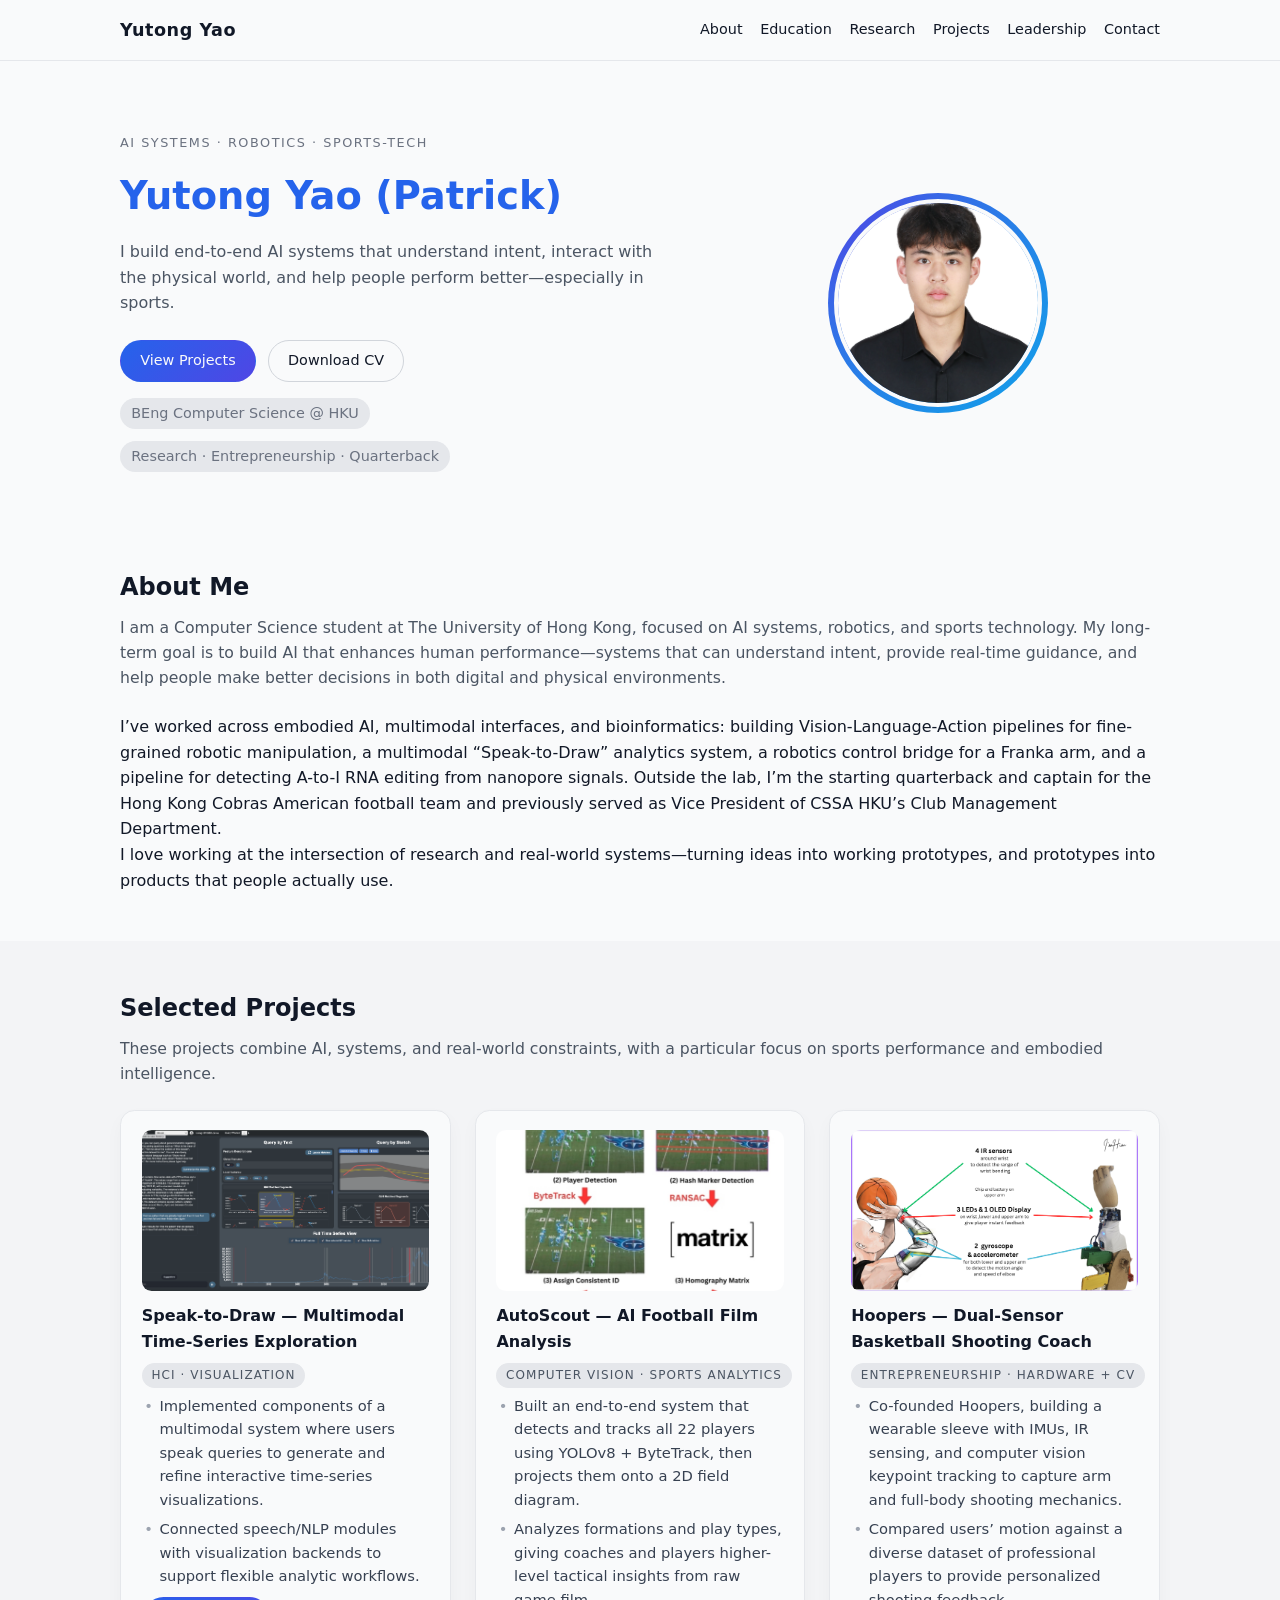
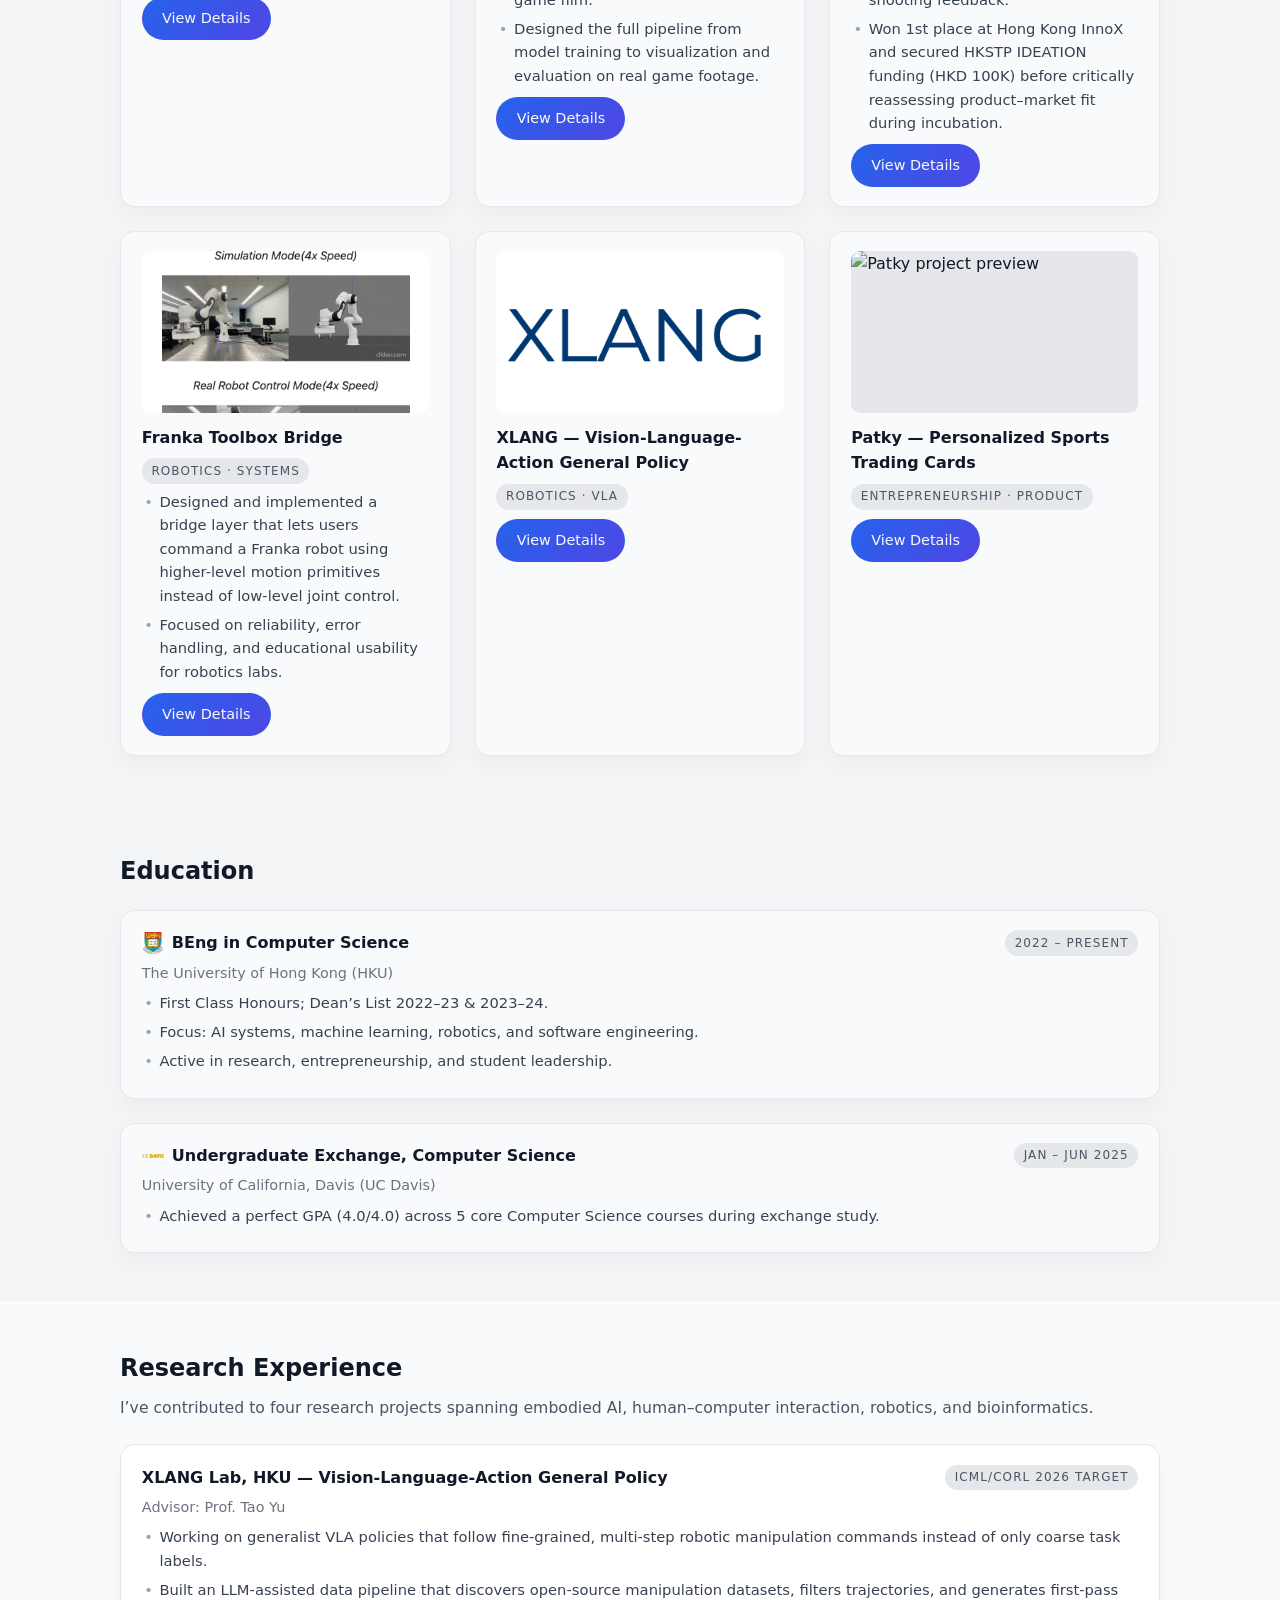
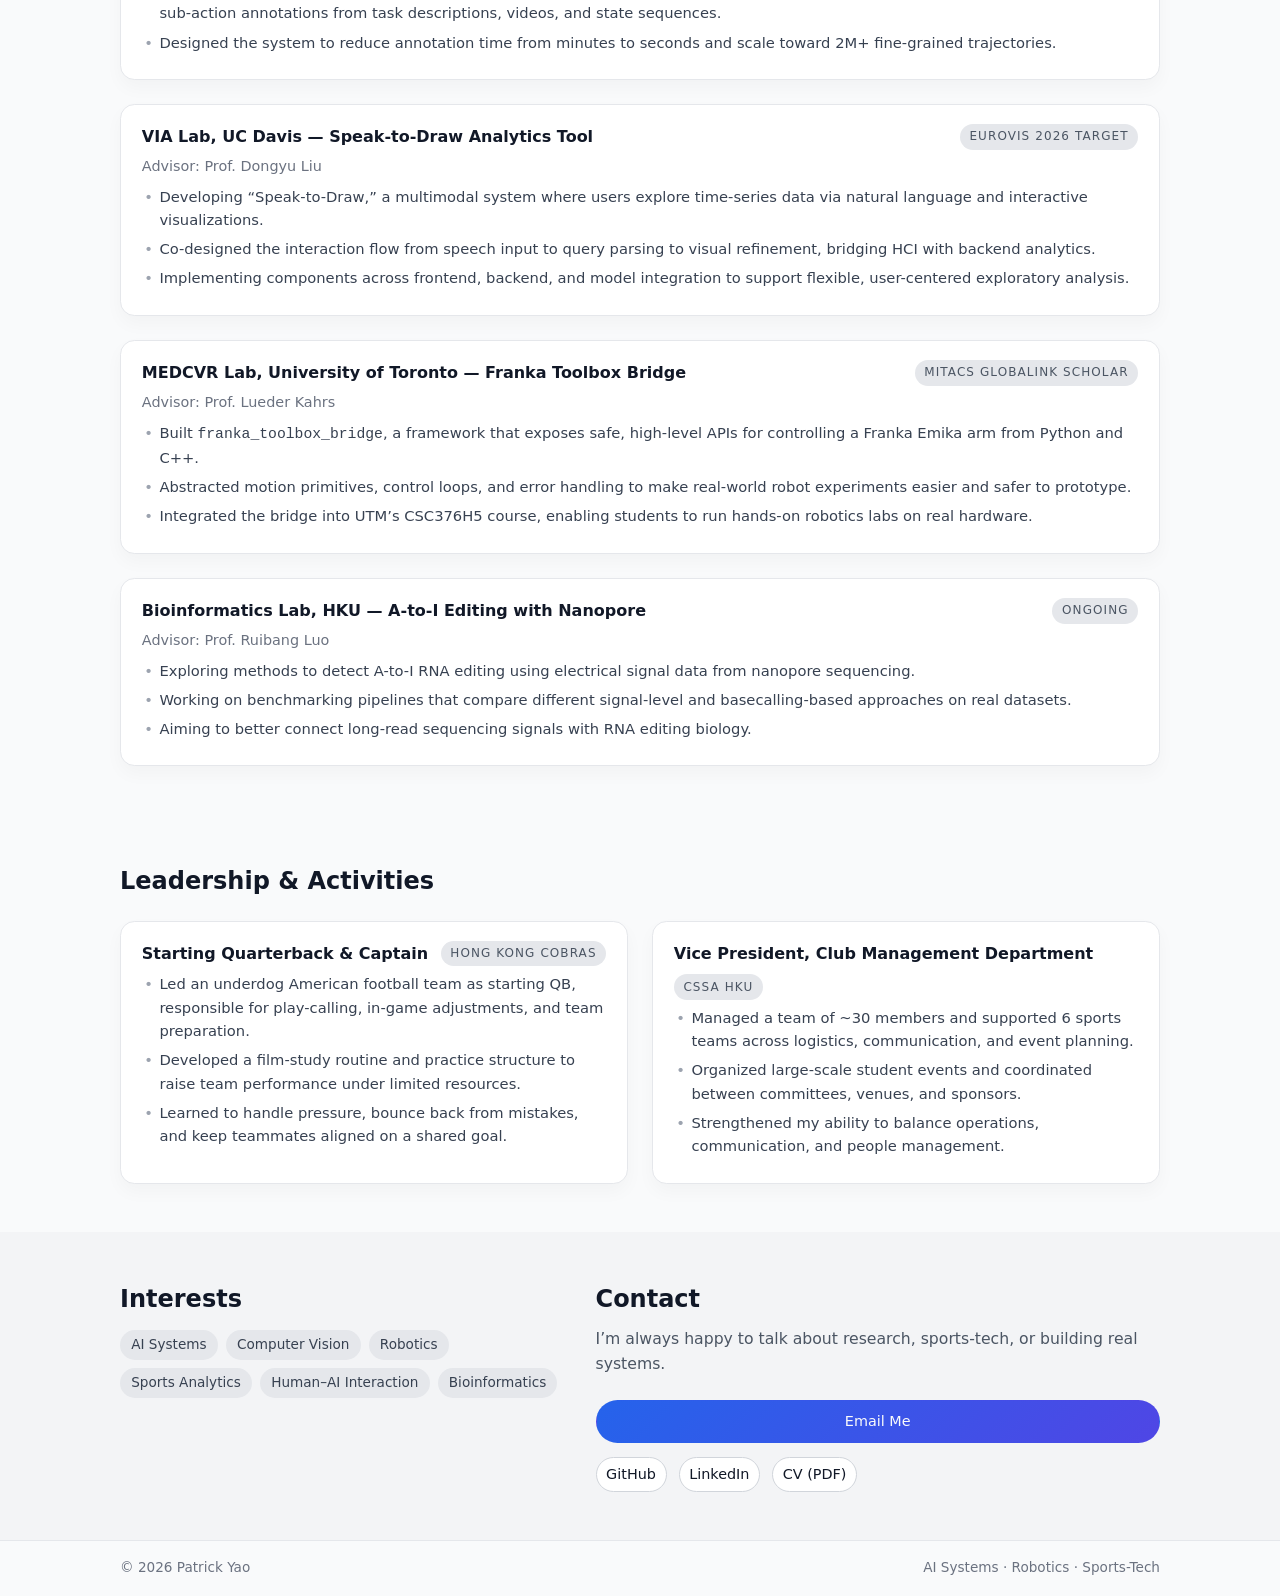
==== commit c1255b48: "before exam" ====
--- a/index.html
+++ b/index.html
@@ -90,7 +90,7 @@
         <div class="card-list cards-two-column">
           <!-- Speak-to-Draw — first -->
           <article class="card project-card">
-            <img class="project-image" src="assets/project_pic/speak_to_draw.jpg" alt="Speak-to-Draw project preview" />
+            <img class="project-image" src="assets/project_pic/SpeakToDraw/SpeakToDraw_Pic_1.png" alt="Speak-to-Draw project preview" />
             <div class="card-header">
               <h3>Speak-to-Draw — Multimodal Time-Series Exploration</h3>
               <span class="tag">HCI · Visualization</span>
@@ -112,7 +112,7 @@
 
           <!-- AutoScout — second -->
           <article class="card project-card">
-            <img class="project-image" src="assets/project_pic/autoscout.jpg" alt="AutoScout project preview" />
+            <img class="project-image" src="assets/project_pic/AutoScout/AutoScout_Pic_1.png" alt="AutoScout project preview" />
             <div class="card-header">
               <h3>AutoScout — AI Football Film Analysis</h3>
               <span class="tag">Computer Vision · Sports Analytics</span>
@@ -138,7 +138,7 @@
 
           <!-- Hoopers — third -->
           <article class="card project-card">
-            <img class="project-image" src="assets/project_pic/hoopers.jpg" alt="Hoopers project preview" />
+            <img class="project-image" src="assets/project_pic/Hoopers/Hoopers_Pic_1.png" alt="Hoopers project preview" />
             <div class="card-header">
               <h3>Hoopers — Dual-Sensor Basketball Shooting Coach</h3>
               <span class="tag">Entrepreneurship · Hardware + CV</span>
@@ -164,7 +164,7 @@
 
           <!-- Franka Toolbox Bridge — fourth -->
           <article class="card project-card">
-            <img class="project-image" src="assets/project_pic/franka_toolbox_bridge.jpg" alt="Franka Toolbox Bridge project preview" />
+            <img class="project-image" src="assets/project_pic/Franky_Toolbox_Bridge/Franky_Toolbox_Bridge.png" alt="Franka Toolbox Bridge project preview" />
             <div class="card-header">
               <h3>Franka Toolbox Bridge</h3>
               <span class="tag">Robotics · Systems</span>
@@ -180,6 +180,30 @@
             </ul>
             <div class="project-actions">
               <a href="projects/franka-toolbox-bridge.html" class="btn primary">View Details</a>
+            </div>
+          </article>
+
+          <!-- XLANG — placeholder -->
+          <article class="card project-card">
+            <img class="project-image" src="assets/icons/XLANG_icon.png" alt="XLANG project preview" />
+            <div class="card-header">
+              <h3>XLANG — Vision-Language-Action General Policy</h3>
+              <span class="tag">Robotics · VLA</span>
+            </div>
+            <div class="project-actions">
+              <a href="projects/xlang.html" class="btn primary">View Details</a>
+            </div>
+          </article>
+
+          <!-- Patky — placeholder -->
+          <article class="card project-card">
+            <img class="project-image" src="assets/project_pic/Patky/Patky_Pic_2.png" alt="Patky project preview" />
+            <div class="card-header">
+              <h3>Patky — Personalized Sports Trading Cards</h3>
+              <span class="tag">Entrepreneurship · Product</span>
+            </div>
+            <div class="project-actions">
+              <a href="projects/patky.html" class="btn primary">View Details</a>
             </div>
           </article>
         </div>
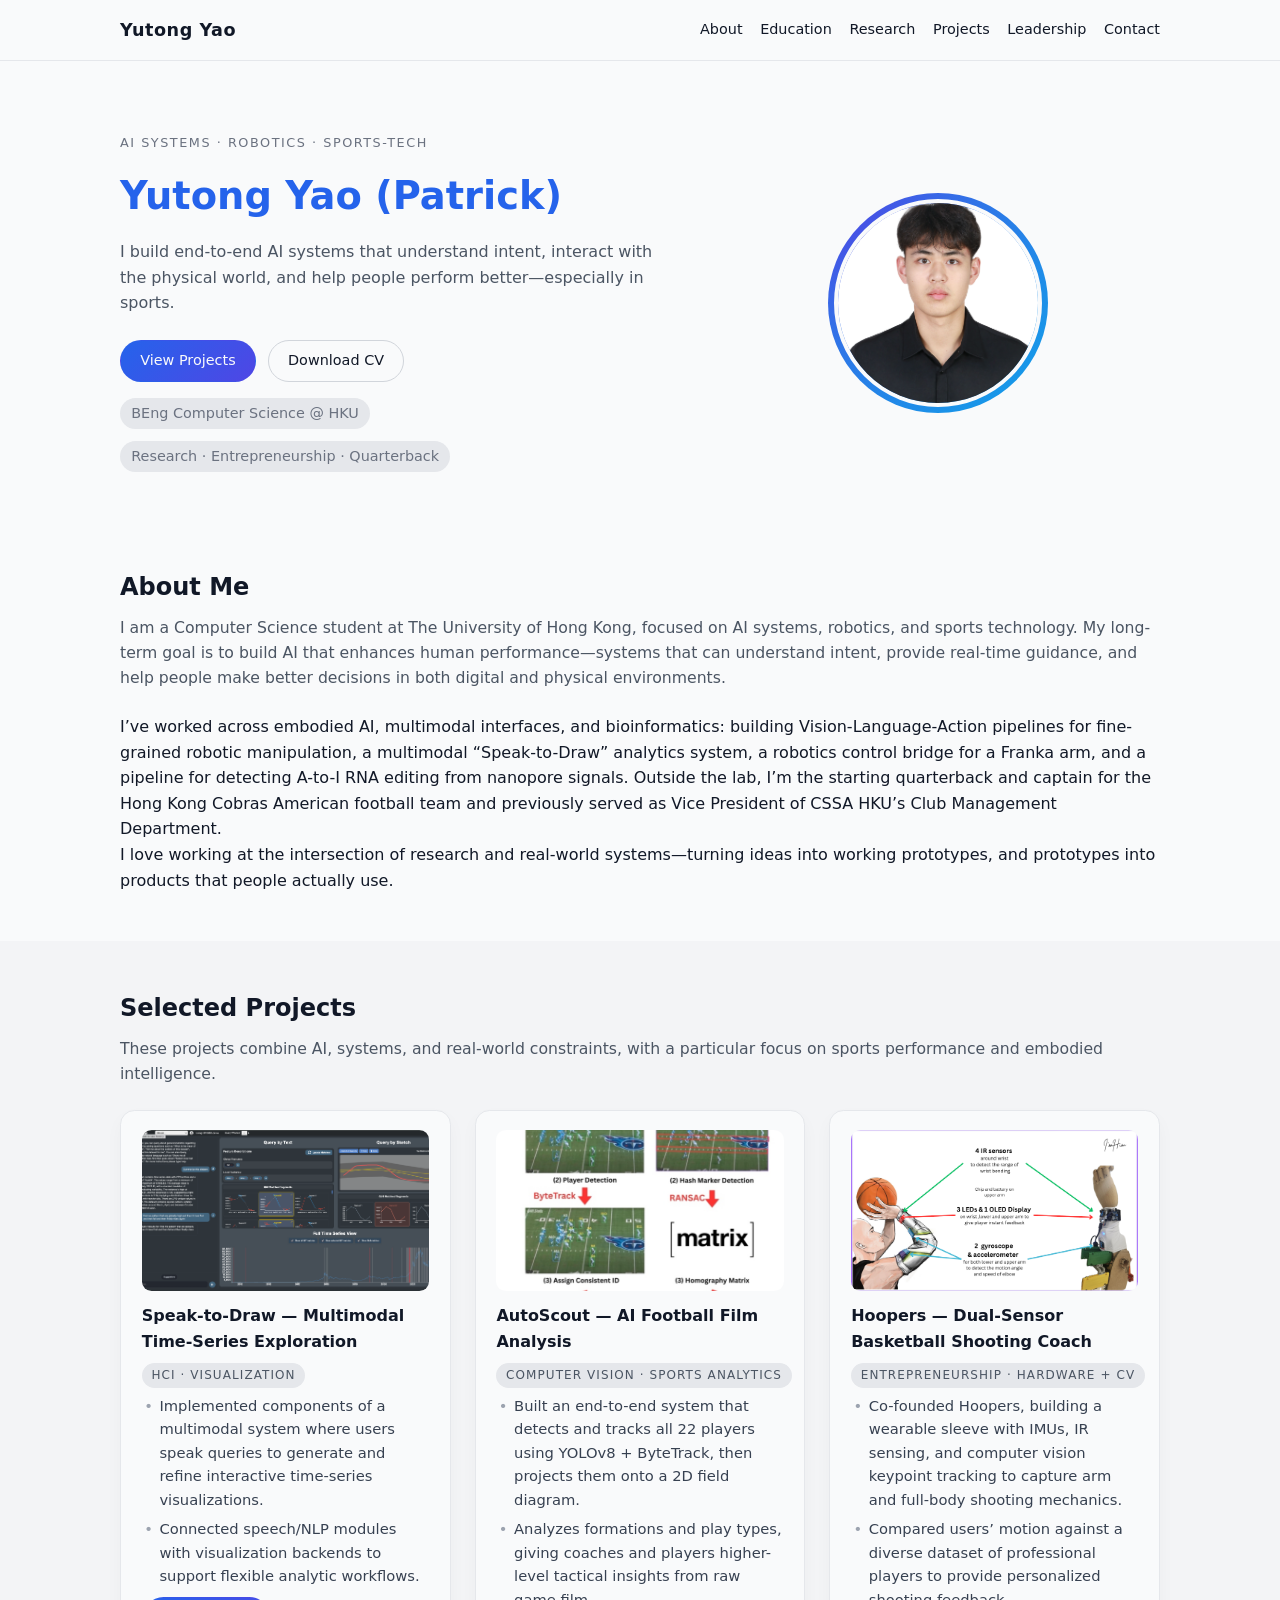
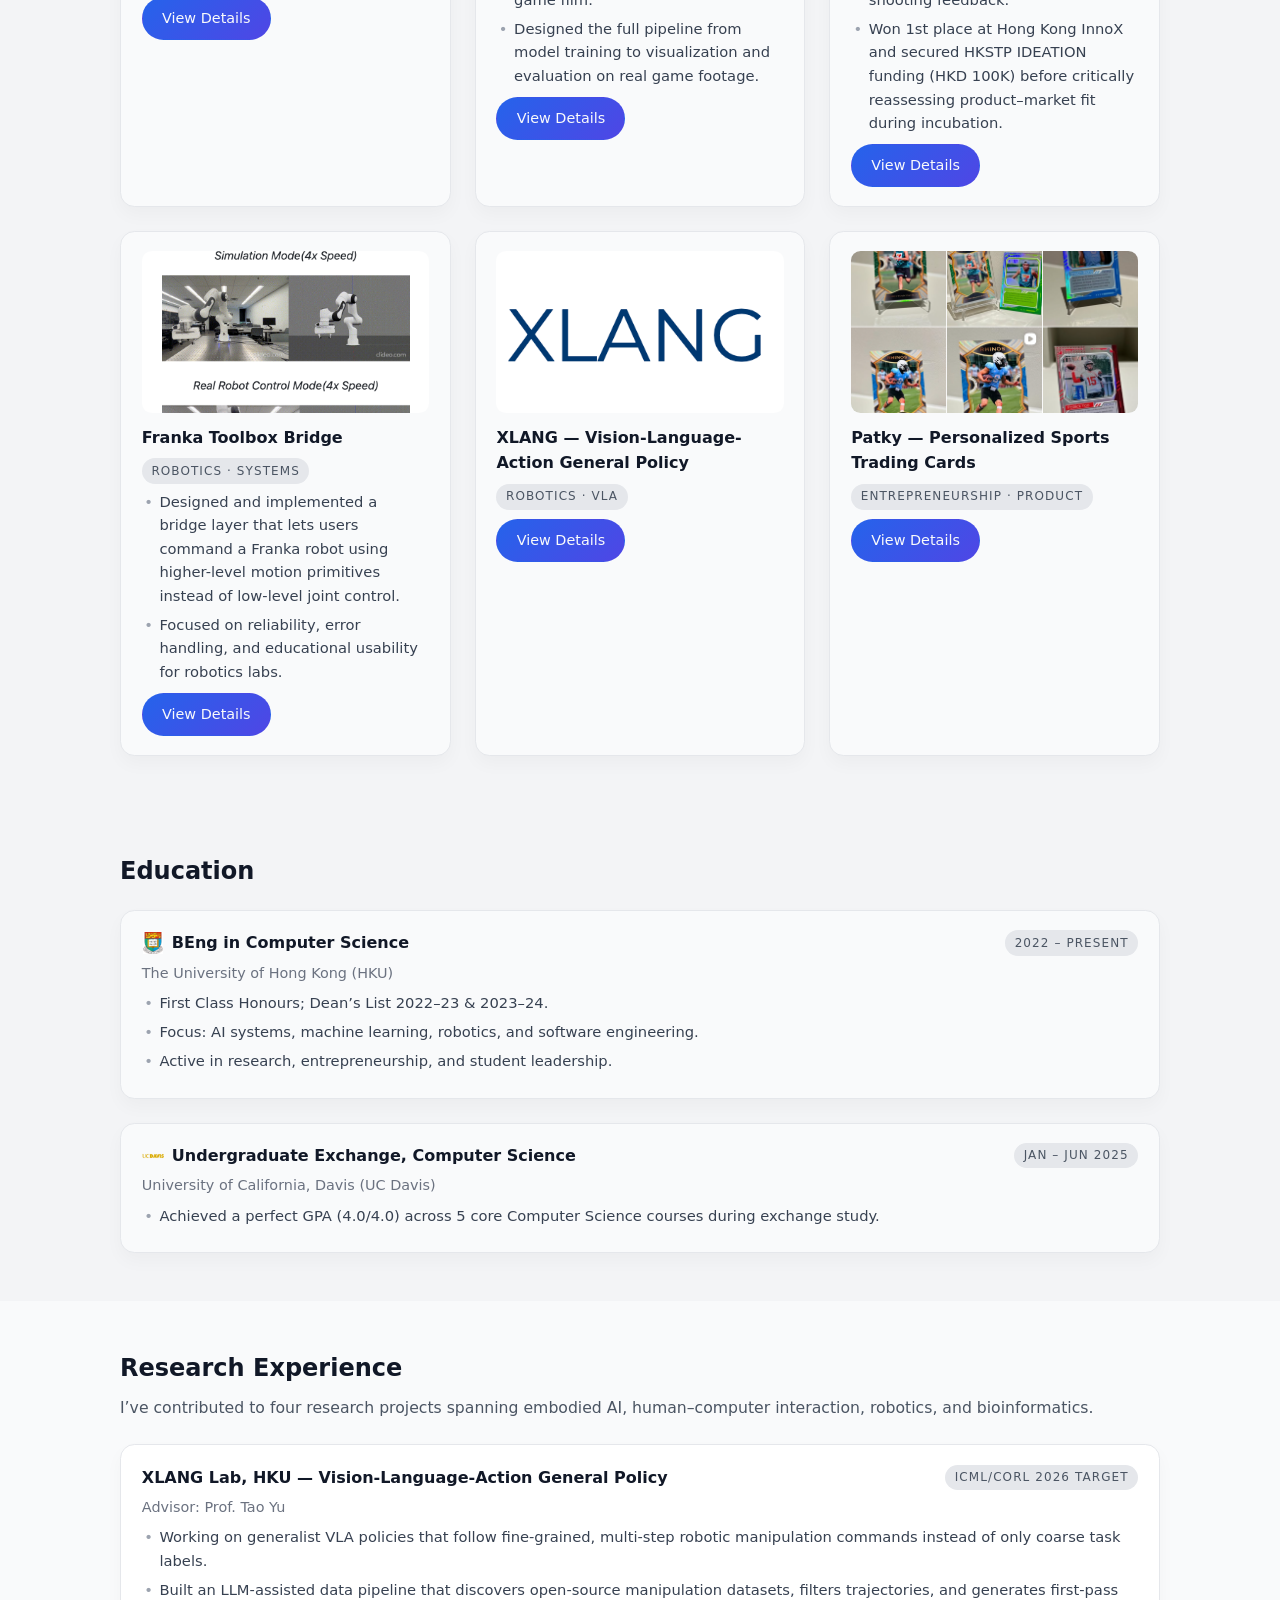
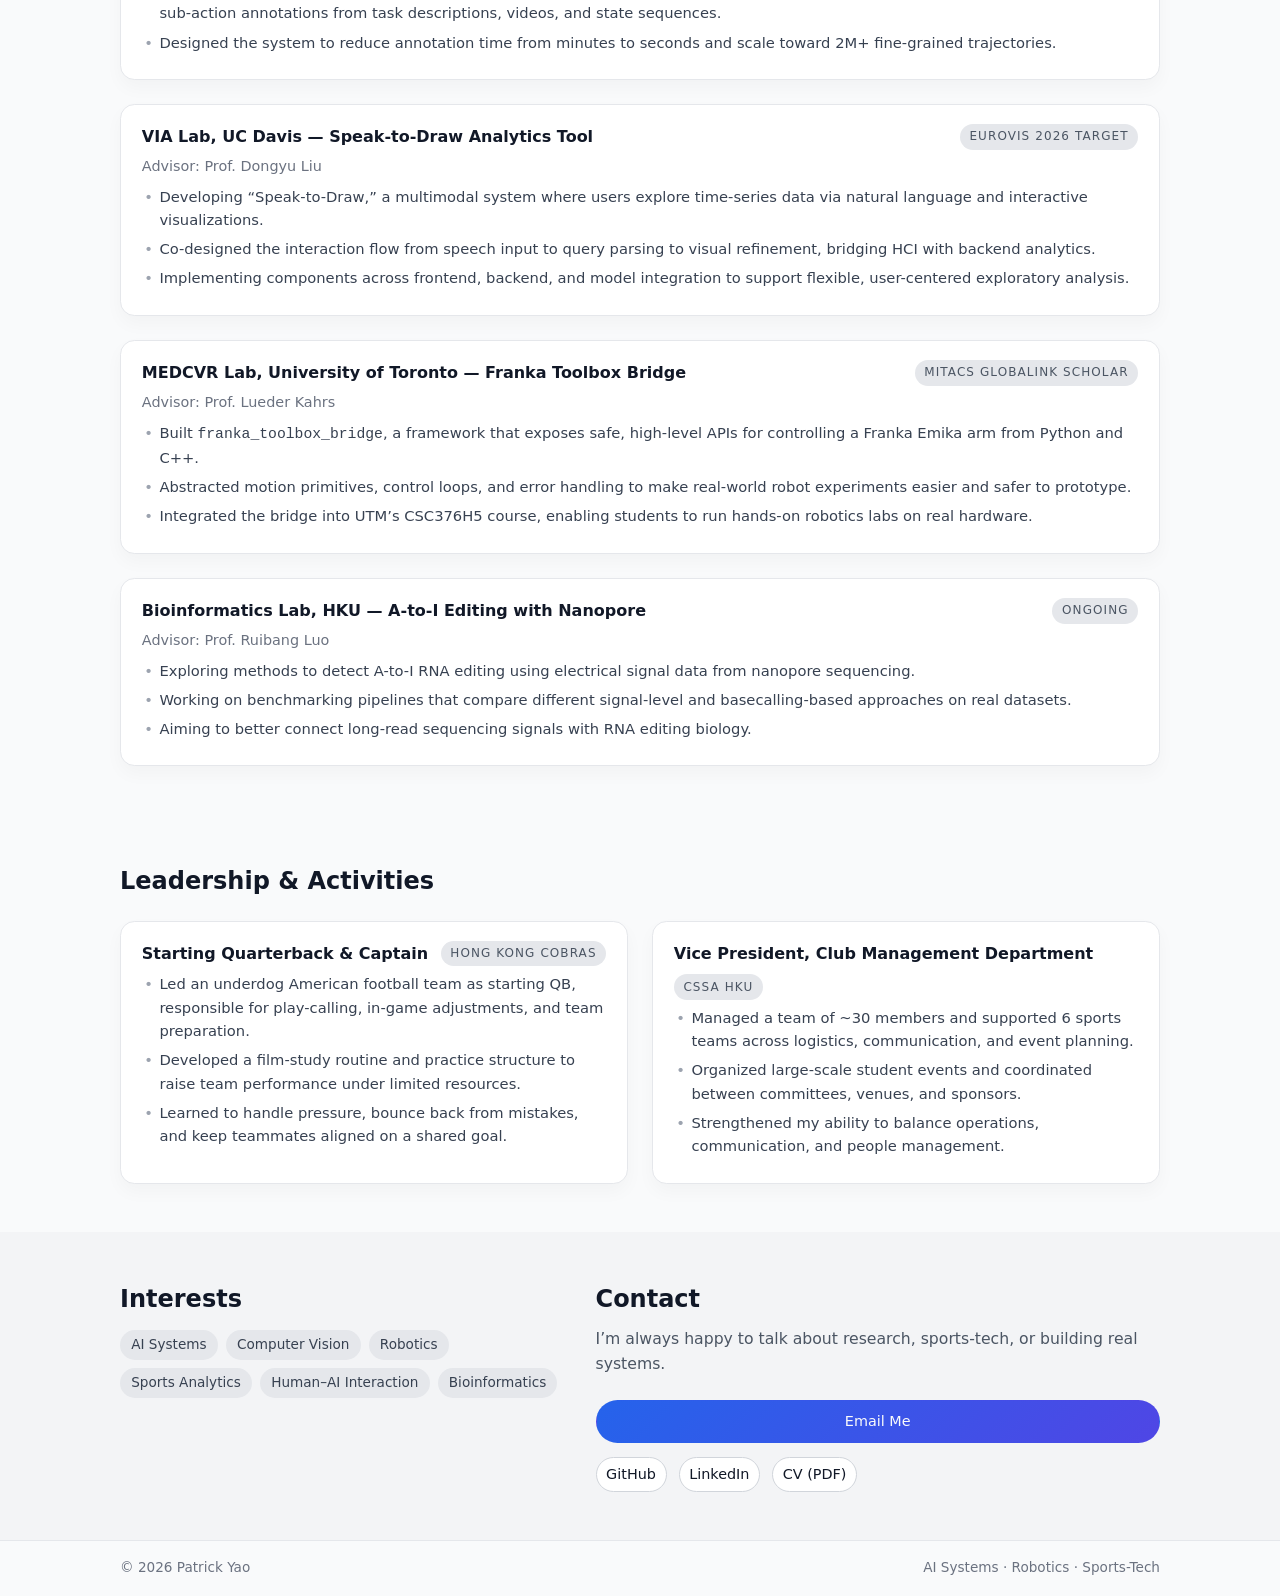
==== commit d919c8db: "change png" ====
--- a/index.html
+++ b/index.html
@@ -197,7 +197,7 @@
 
           <!-- Patky — placeholder -->
           <article class="card project-card">
-            <img class="project-image" src="assets/project_pic/Patky/Patky_Pic_2.png" alt="Patky project preview" />
+            <img class="project-image" src="assets/project_pic/Patky/1Patky_Pic_2.png" alt="Patky project preview" />
             <div class="card-header">
               <h3>Patky — Personalized Sports Trading Cards</h3>
               <span class="tag">Entrepreneurship · Product</span>
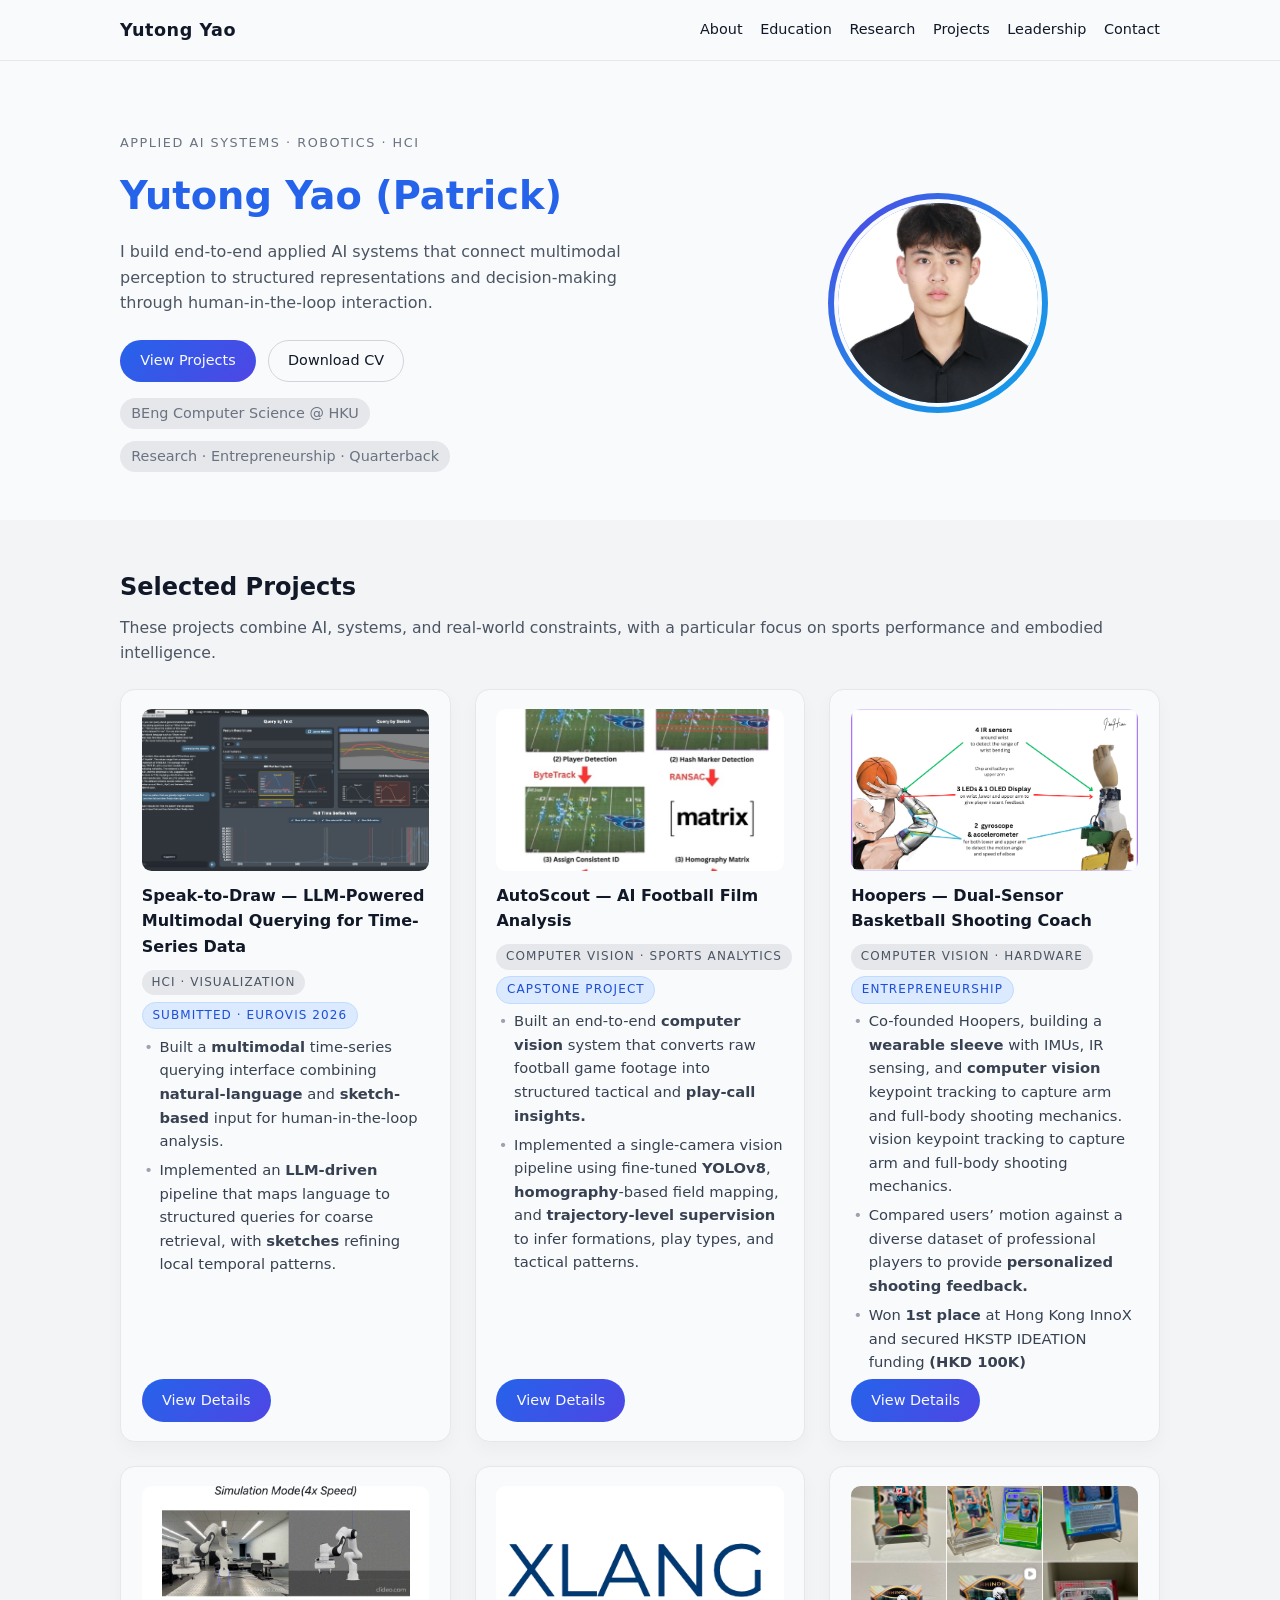
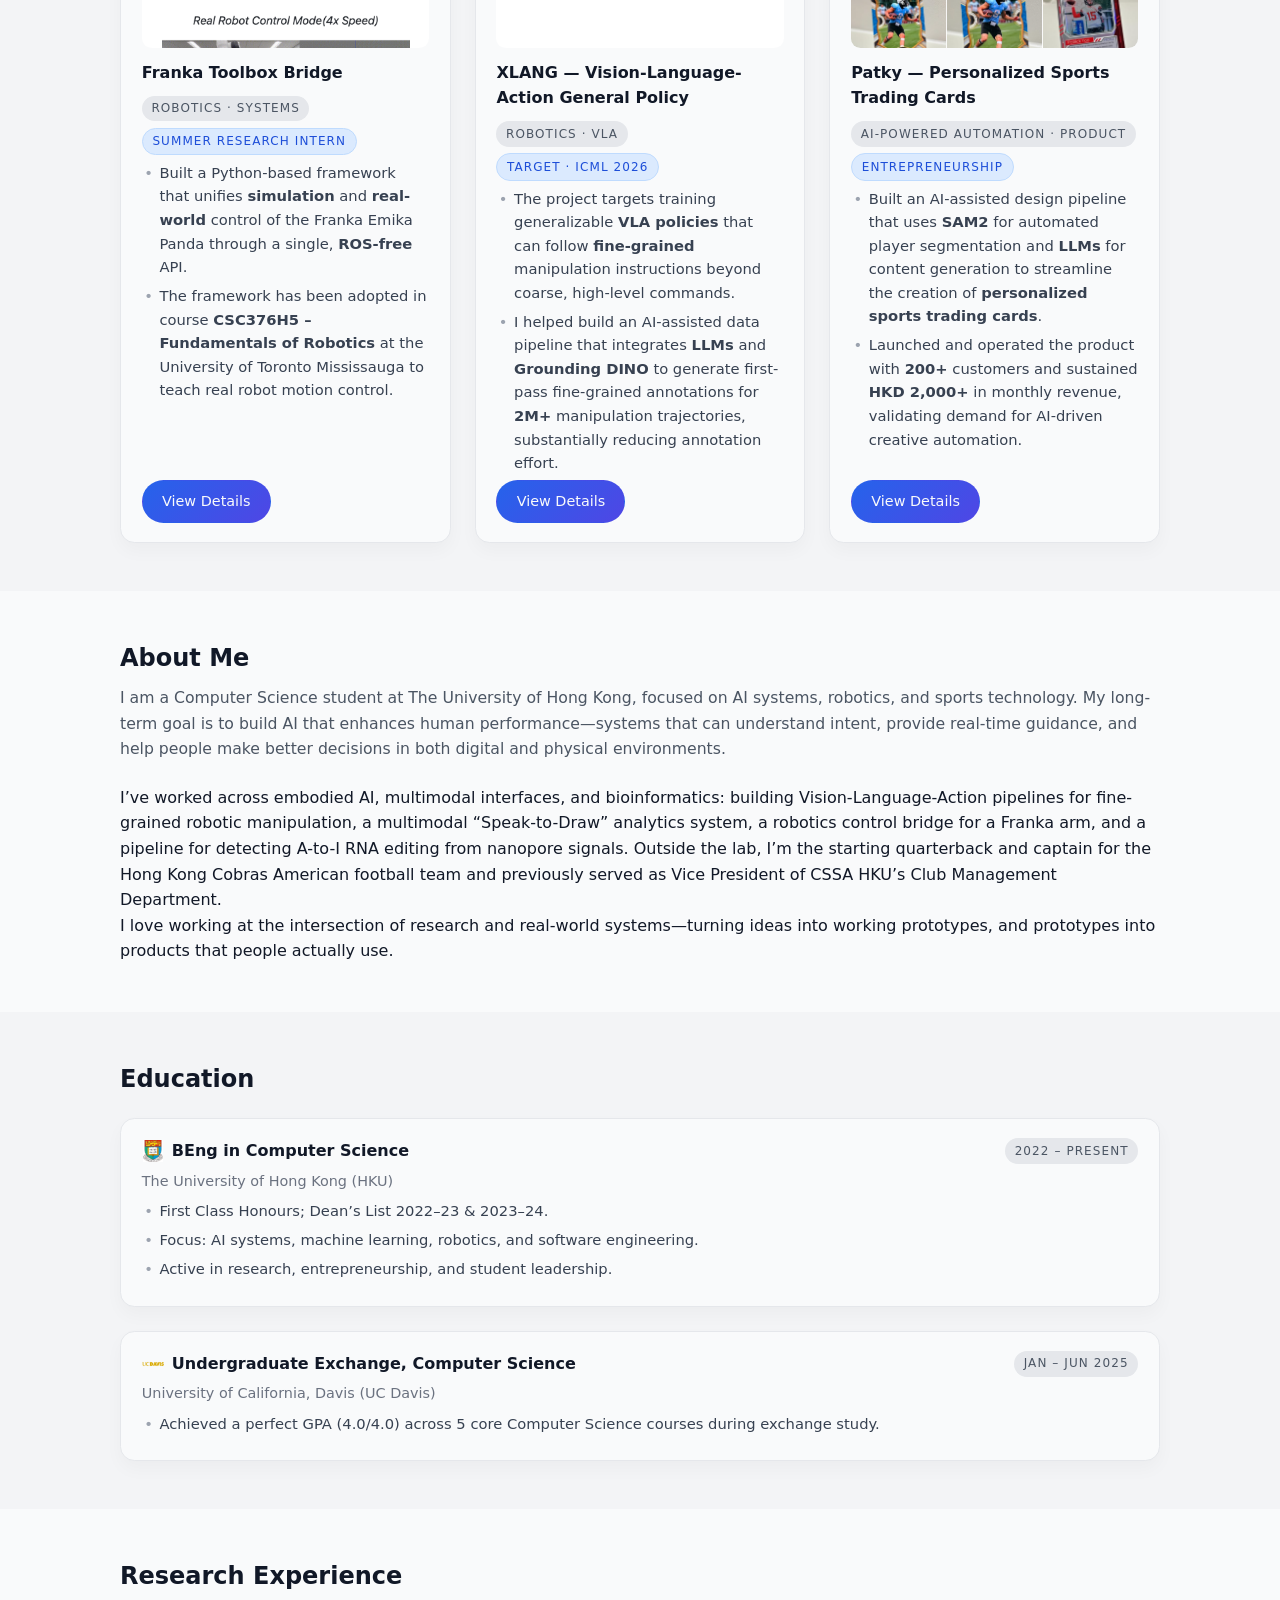
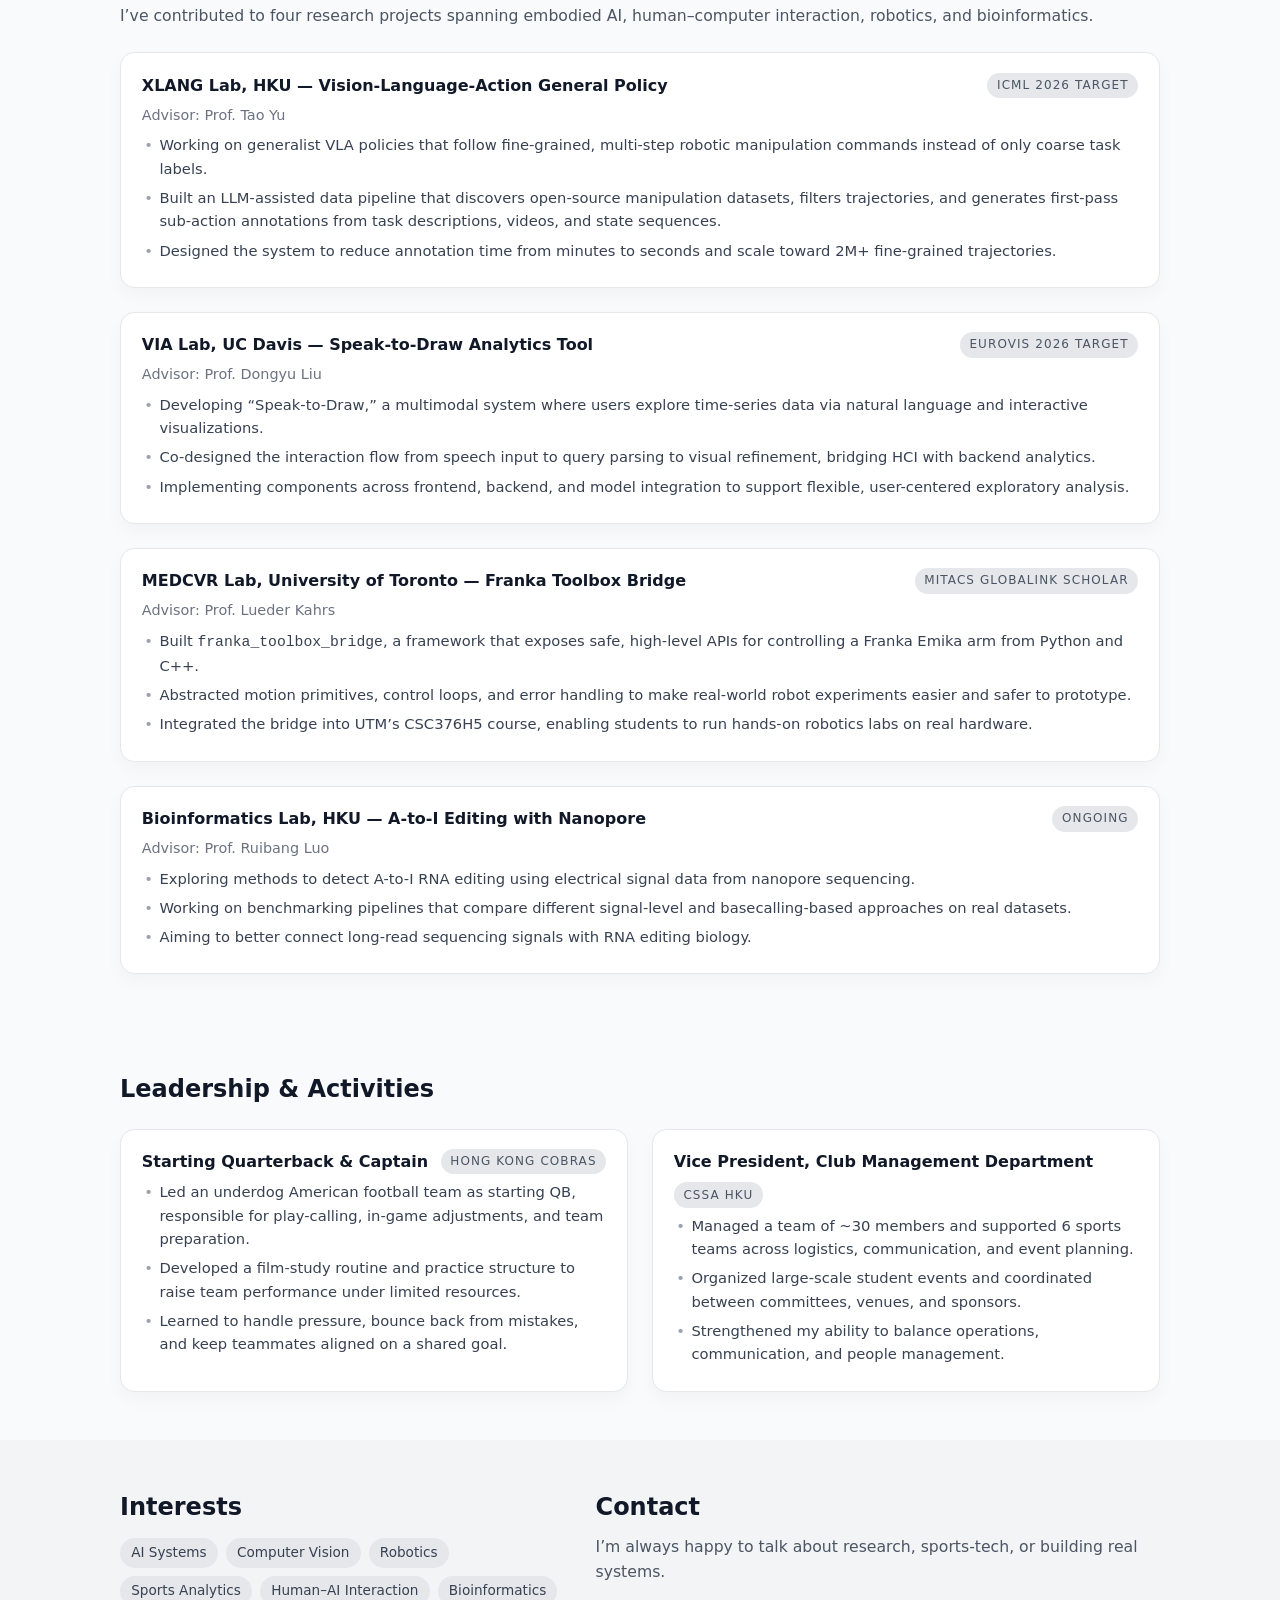
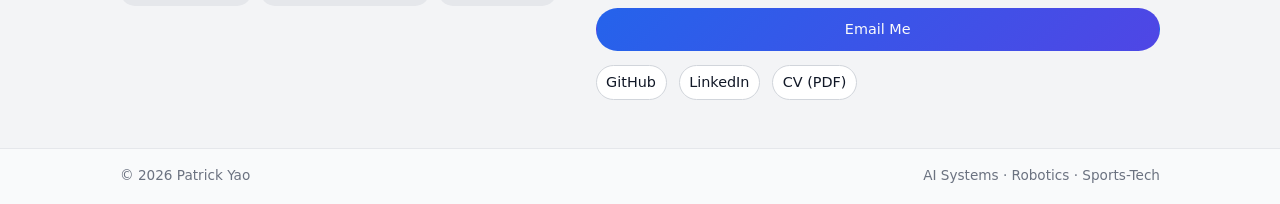
==== commit 7c3e855c: "Update project descriptions and tags" ====
--- a/index.html
+++ b/index.html
@@ -28,11 +28,10 @@
     <section class="hero">
       <div class="container hero-grid">
         <div class="hero-text">
-          <p class="eyebrow">AI Systems · Robotics · Sports-Tech</p>
+          <p class="eyebrow">APPLIED AI SYSTEMS · ROBOTICS · HCI</p>
           <h1 class="hero-title"><span class="highlight">Yutong Yao (Patrick)</span></h1>
           <p class="hero-subtitle">
-            I build end-to-end AI systems that understand intent, interact with the physical world,
-            and help people perform better—especially in sports.
+            I build end-to-end applied AI systems that connect multimodal perception to structured representations and decision-making through human-in-the-loop interaction.
           </p>
           <div class="hero-actions">
             <a href="#projects" class="btn primary">View Projects</a>
@@ -49,6 +48,164 @@
           <div class="hero-photo-circle">
             <img src="assets/personal_pic/YutongYao.png" alt="Portrait of Patrick Yao" class="hero-photo" />
           </div>
+        </div>
+      </div>
+    </section>
+
+    <!-- About moved below Projects -->
+
+    <!-- Projects (moved before Education) -->
+    <section id="projects" class="section section-alt">
+      <div class="container">
+        <h2 class="section-title">Selected Projects</h2>
+        <p class="section-lead">
+          These projects combine AI, systems, and real-world constraints, with a particular focus on
+          sports performance and embodied intelligence.
+        </p>
+
+        <div class="card-list cards-two-column">
+          <!-- Speak-to-Draw — first -->
+          <article class="card project-card">
+            <img class="project-image" src="assets/project_pic/SpeakToDraw/SpeakToDraw_Pic_1.png" alt="Speak-to-Draw project preview" />
+            <div class="card-header">
+              <h3>Speak-to-Draw — LLM-Powered Multimodal Querying for Time-Series Data</h3>
+              <div class="tag-group">
+                <span class="tag">HCI · Visualization</span>
+                <span class="tag tag-accent">SUBMITTED · EUROVIS 2026</span>
+              </div>
+            </div>
+            <ul class="card-list-items">
+              <li>
+                Built a <strong>multimodal</strong> time-series querying interface combining <strong>natural-language</strong> and <strong>sketch-based</strong> input for human-in-the-loop analysis.
+              </li>
+              <li>
+                Implemented an <strong>LLM-driven</strong> pipeline that maps language to structured queries for coarse retrieval, with <strong>sketches</strong> refining local temporal patterns.
+              </li>
+            </ul>
+            <div class="project-actions">
+              <a href="projects/speak-to-draw.html" class="btn primary">View Details</a>
+            </div>
+          </article>
+
+          <!-- AutoScout — second -->
+          <article class="card project-card">
+            <img class="project-image" src="assets/project_pic/AutoScout/AutoScout_Pic_1.png" alt="AutoScout project preview" />
+            <div class="card-header">
+              <h3>AutoScout — AI Football Film Analysis</h3>
+              <div class="tag-group">
+                <span class="tag">Computer Vision · Sports Analytics</span>
+                <span class="tag tag-accent">Capstone Project</span>
+              </div>
+            </div>
+            <ul class="card-list-items">
+              <li>
+                Built an end-to-end <strong>computer vision</strong> system that converts raw football game footage into structured tactical and <strong>play-call insights.</strong>
+              </li>
+              <li>
+                Implemented a single-camera vision pipeline using fine-tuned <strong>YOLOv8</strong>, <strong>homography</strong>-based field mapping</strong>, and <strong>trajectory-level supervision</strong> to infer formations, play types, and tactical patterns.
+              </li>
+            </ul>
+            <div class="project-actions">
+              <a href="projects/autoscout.html" class="btn primary">View Details</a>
+            </div>
+          </article>
+
+          <!-- Hoopers — third -->
+          <article class="card project-card">
+            <img class="project-image" src="assets/project_pic/Hoopers/Hoopers_Pic_1.png" alt="Hoopers project preview" />
+            <div class="card-header">
+              <h3>Hoopers — Dual-Sensor Basketball Shooting Coach</h3>
+              <div class="tag-group">
+                <span class="tag">Computer Vision · Hardware</span>
+                <span class="tag tag-accent">Entrepreneurship</span>
+              </div>
+            </div>
+            <ul class="card-list-items">
+              <li>
+                Co-founded Hoopers, building a <strong>wearable sleeve</strong> with IMUs, IR sensing, and <strong>computer vision</strong> keypoint tracking to capture arm and full-body shooting mechanics.
+                vision keypoint tracking to capture arm and full-body shooting mechanics.
+              </li>
+              <li>
+                Compared users’ motion against a diverse dataset of professional players to provide
+                <strong>personalized shooting feedback.</strong>
+              </li>
+              <li>
+                Won <strong>1st place</strong> at Hong Kong InnoX and secured HKSTP IDEATION funding <strong>(HKD 100K)</strong> 
+              </li>
+            </ul>
+            <div class="project-actions">
+              <a href="projects/hoopers.html" class="btn primary">View Details</a>
+            </div>
+          </article>
+
+          <!-- Franka Toolbox Bridge — fourth -->
+          <article class="card project-card">
+            <img class="project-image" src="assets/project_pic/Franky_Toolbox_Bridge/Franky_Toolbox_Bridge.png" alt="Franka Toolbox Bridge project preview" />
+            <div class="card-header">
+              <h3>Franka Toolbox Bridge</h3>
+              <div class="tag-group">
+                <span class="tag">Robotics · Systems</span>
+                <span class="tag tag-accent">Summer Research Intern</span>
+              </div>
+            </div>
+            <ul class="card-list-items">
+              <li>
+                Built a Python-based framework that unifies <strong>simulation</strong> and <strong>real-world</strong> control of the Franka Emika Panda through a single, <strong>ROS-free</strong> API.
+              </li>
+              <li>
+                The framework has been adopted in course <strong>CSC376H5 – Fundamentals of Robotics</strong> at the University of Toronto Mississauga to teach real robot motion control.
+              </li>
+            </ul>
+            <div class="project-actions">
+              <a href="projects/franka-toolbox-bridge.html" class="btn primary">View Details</a>
+            </div>
+          </article>
+
+          <!-- XLANG — placeholder -->
+          <article class="card project-card">
+            <img class="project-image" src="assets/icons/XLANG_icon.png" alt="XLANG project preview" />
+            <div class="card-header">
+              <h3>XLANG — Vision-Language-Action General Policy</h3>
+              <div class="tag-group">
+                <span class="tag">Robotics · VLA</span>
+                <span class="tag tag-accent">Target · ICML 2026</span>
+              </div>
+            </div>
+            <ul class="card-list-items">
+              <li>
+                The project targets training generalizable <strong>VLA policies</strong> that can follow <strong>fine-grained</strong> manipulation instructions beyond coarse, high-level commands.
+              </li>
+              <li>
+                I helped build an AI-assisted data pipeline that integrates <strong>LLMs</strong> and <strong>Grounding DINO</strong> to generate first-pass fine-grained annotations for <strong>2M+</strong> manipulation trajectories, substantially reducing annotation effort.
+              </li>
+            </ul>
+            <div class="project-actions">
+              <a href="projects/xlang.html" class="btn primary">View Details</a>
+            </div>
+          </article>
+
+          <!-- Patky — placeholder -->
+          <article class="card project-card">
+            <img class="project-image" src="assets/project_pic/Patky/Patky_Pic_2.png" alt="Patky project preview" />
+            <div class="card-header">
+              <h3>Patky — Personalized Sports Trading Cards</h3>
+              <div class="tag-group">
+                <span class="tag">AI-POWERED AUTOMATION · Product</span>
+                <span class="tag tag-accent">Entrepreneurship</span>
+              </div>
+            </div>
+            <ul class="card-list-items">
+              <li>
+                Built an AI-assisted design pipeline that uses <strong>SAM2</strong> for automated player segmentation and <strong>LLMs</strong> for content generation to streamline the creation of <strong>personalized sports trading cards</strong>.
+              </li>
+              <li>
+                Launched and operated the product with <strong>200+</strong> customers and sustained <strong>HKD 2,000+</strong> in monthly revenue, validating demand for AI-driven creative automation.
+              </li>
+            </ul>
+            <div class="project-actions">
+              <a href="projects/patky.html" class="btn primary">View Details</a>
+            </div>
+          </article>
         </div>
       </div>
     </section>
@@ -78,138 +235,6 @@
       </div>
     </section>
 
-    <!-- Projects (moved before Education) -->
-    <section id="projects" class="section section-alt">
-      <div class="container">
-        <h2 class="section-title">Selected Projects</h2>
-        <p class="section-lead">
-          These projects combine AI, systems, and real-world constraints, with a particular focus on
-          sports performance and embodied intelligence.
-        </p>
-
-        <div class="card-list cards-two-column">
-          <!-- Speak-to-Draw — first -->
-          <article class="card project-card">
-            <img class="project-image" src="assets/project_pic/SpeakToDraw/SpeakToDraw_Pic_1.png" alt="Speak-to-Draw project preview" />
-            <div class="card-header">
-              <h3>Speak-to-Draw — Multimodal Time-Series Exploration</h3>
-              <span class="tag">HCI · Visualization</span>
-            </div>
-            <ul class="card-list-items">
-              <li>
-                Implemented components of a multimodal system where users speak queries to generate
-                and refine interactive time-series visualizations.
-              </li>
-              <li>
-                Connected speech/NLP modules with visualization backends to support flexible analytic
-                workflows.
-              </li>
-            </ul>
-            <div class="project-actions">
-              <a href="projects/speak-to-draw.html" class="btn primary">View Details</a>
-            </div>
-          </article>
-
-          <!-- AutoScout — second -->
-          <article class="card project-card">
-            <img class="project-image" src="assets/project_pic/AutoScout/AutoScout_Pic_1.png" alt="AutoScout project preview" />
-            <div class="card-header">
-              <h3>AutoScout — AI Football Film Analysis</h3>
-              <span class="tag">Computer Vision · Sports Analytics</span>
-            </div>
-            <ul class="card-list-items">
-              <li>
-                Built an end-to-end system that detects and tracks all 22 players using YOLOv8 +
-                ByteTrack, then projects them onto a 2D field diagram.
-              </li>
-              <li>
-                Analyzes formations and play types, giving coaches and players higher-level tactical
-                insights from raw game film.
-              </li>
-              <li>
-                Designed the full pipeline from model training to visualization and evaluation on
-                real game footage.
-              </li>
-            </ul>
-            <div class="project-actions">
-              <a href="projects/autoscout.html" class="btn primary">View Details</a>
-            </div>
-          </article>
-
-          <!-- Hoopers — third -->
-          <article class="card project-card">
-            <img class="project-image" src="assets/project_pic/Hoopers/Hoopers_Pic_1.png" alt="Hoopers project preview" />
-            <div class="card-header">
-              <h3>Hoopers — Dual-Sensor Basketball Shooting Coach</h3>
-              <span class="tag">Entrepreneurship · Hardware + CV</span>
-            </div>
-            <ul class="card-list-items">
-              <li>
-                Co-founded Hoopers, building a wearable sleeve with IMUs, IR sensing, and computer
-                vision keypoint tracking to capture arm and full-body shooting mechanics.
-              </li>
-              <li>
-                Compared users’ motion against a diverse dataset of professional players to provide
-                personalized shooting feedback.
-              </li>
-              <li>
-                Won 1st place at Hong Kong InnoX and secured HKSTP IDEATION funding (HKD 100K) before
-                critically reassessing product–market fit during incubation.
-              </li>
-            </ul>
-            <div class="project-actions">
-              <a href="projects/hoopers.html" class="btn primary">View Details</a>
-            </div>
-          </article>
-
-          <!-- Franka Toolbox Bridge — fourth -->
-          <article class="card project-card">
-            <img class="project-image" src="assets/project_pic/Franky_Toolbox_Bridge/Franky_Toolbox_Bridge.png" alt="Franka Toolbox Bridge project preview" />
-            <div class="card-header">
-              <h3>Franka Toolbox Bridge</h3>
-              <span class="tag">Robotics · Systems</span>
-            </div>
-            <ul class="card-list-items">
-              <li>
-                Designed and implemented a bridge layer that lets users command a Franka robot using
-                higher-level motion primitives instead of low-level joint control.
-              </li>
-              <li>
-                Focused on reliability, error handling, and educational usability for robotics labs.
-              </li>
-            </ul>
-            <div class="project-actions">
-              <a href="projects/franka-toolbox-bridge.html" class="btn primary">View Details</a>
-            </div>
-          </article>
-
-          <!-- XLANG — placeholder -->
-          <article class="card project-card">
-            <img class="project-image" src="assets/icons/XLANG_icon.png" alt="XLANG project preview" />
-            <div class="card-header">
-              <h3>XLANG — Vision-Language-Action General Policy</h3>
-              <span class="tag">Robotics · VLA</span>
-            </div>
-            <div class="project-actions">
-              <a href="projects/xlang.html" class="btn primary">View Details</a>
-            </div>
-          </article>
-
-          <!-- Patky — placeholder -->
-          <article class="card project-card">
-            <img class="project-image" src="assets/project_pic/Patky/1Patky_Pic_2.png" alt="Patky project preview" />
-            <div class="card-header">
-              <h3>Patky — Personalized Sports Trading Cards</h3>
-              <span class="tag">Entrepreneurship · Product</span>
-            </div>
-            <div class="project-actions">
-              <a href="projects/patky.html" class="btn primary">View Details</a>
-            </div>
-          </article>
-        </div>
-      </div>
-    </section>
-
     <!-- Education -->
     <section id="education" class="section section-alt">
       <div class="container">
@@ -261,7 +286,7 @@
           <article class="card">
             <div class="card-header">
               <h3>XLANG Lab, HKU — Vision-Language-Action General Policy</h3>
-              <span class="tag">ICML/CoRL 2026 Target</span>
+              <span class="tag">ICML 2026 Target</span>
             </div>
             <p class="card-subtitle">Advisor: Prof. Tao Yu</p>
             <ul class="card-list-items">
--- a/style.css
+++ b/style.css
@@ -244,6 +244,12 @@
   background-color: #f9fafb;
 }
 
+.project-card {
+  display: flex;
+  flex-direction: column;
+  min-height: 540px; /* ensures consistent height so actions can sit at bottom */
+}
+
 .project-card .project-image {
   width: 100%;
   aspect-ratio: 16 / 9;
@@ -254,7 +260,7 @@
 }
 
 .project-actions {
-  margin-top: 0.6rem;
+  margin-top: auto; /* push actions to bottom */
   display: flex;
   gap: 0.5rem;
 }
@@ -299,6 +305,20 @@
   border-radius: 999px;
   padding: 0.2rem 0.6rem;
   white-space: nowrap;
+}
+
+.tag-group {
+  display: flex;
+  gap: 0.4rem;
+  flex-basis: 100%;      /* move tag group to a new line under the title */
+  flex-wrap: wrap;       /* allow multiple tags to wrap if needed */
+  margin-top: 0.15rem;   /* small spacing from title */
+}
+
+.tag-accent {
+  background-color: #dbeafe; /* blue-100 */
+  color: #1d4ed8;            /* blue-700 */
+  border: 1px solid #bfdbfe; /* blue-200 */
 }
 
 .card-list-items {
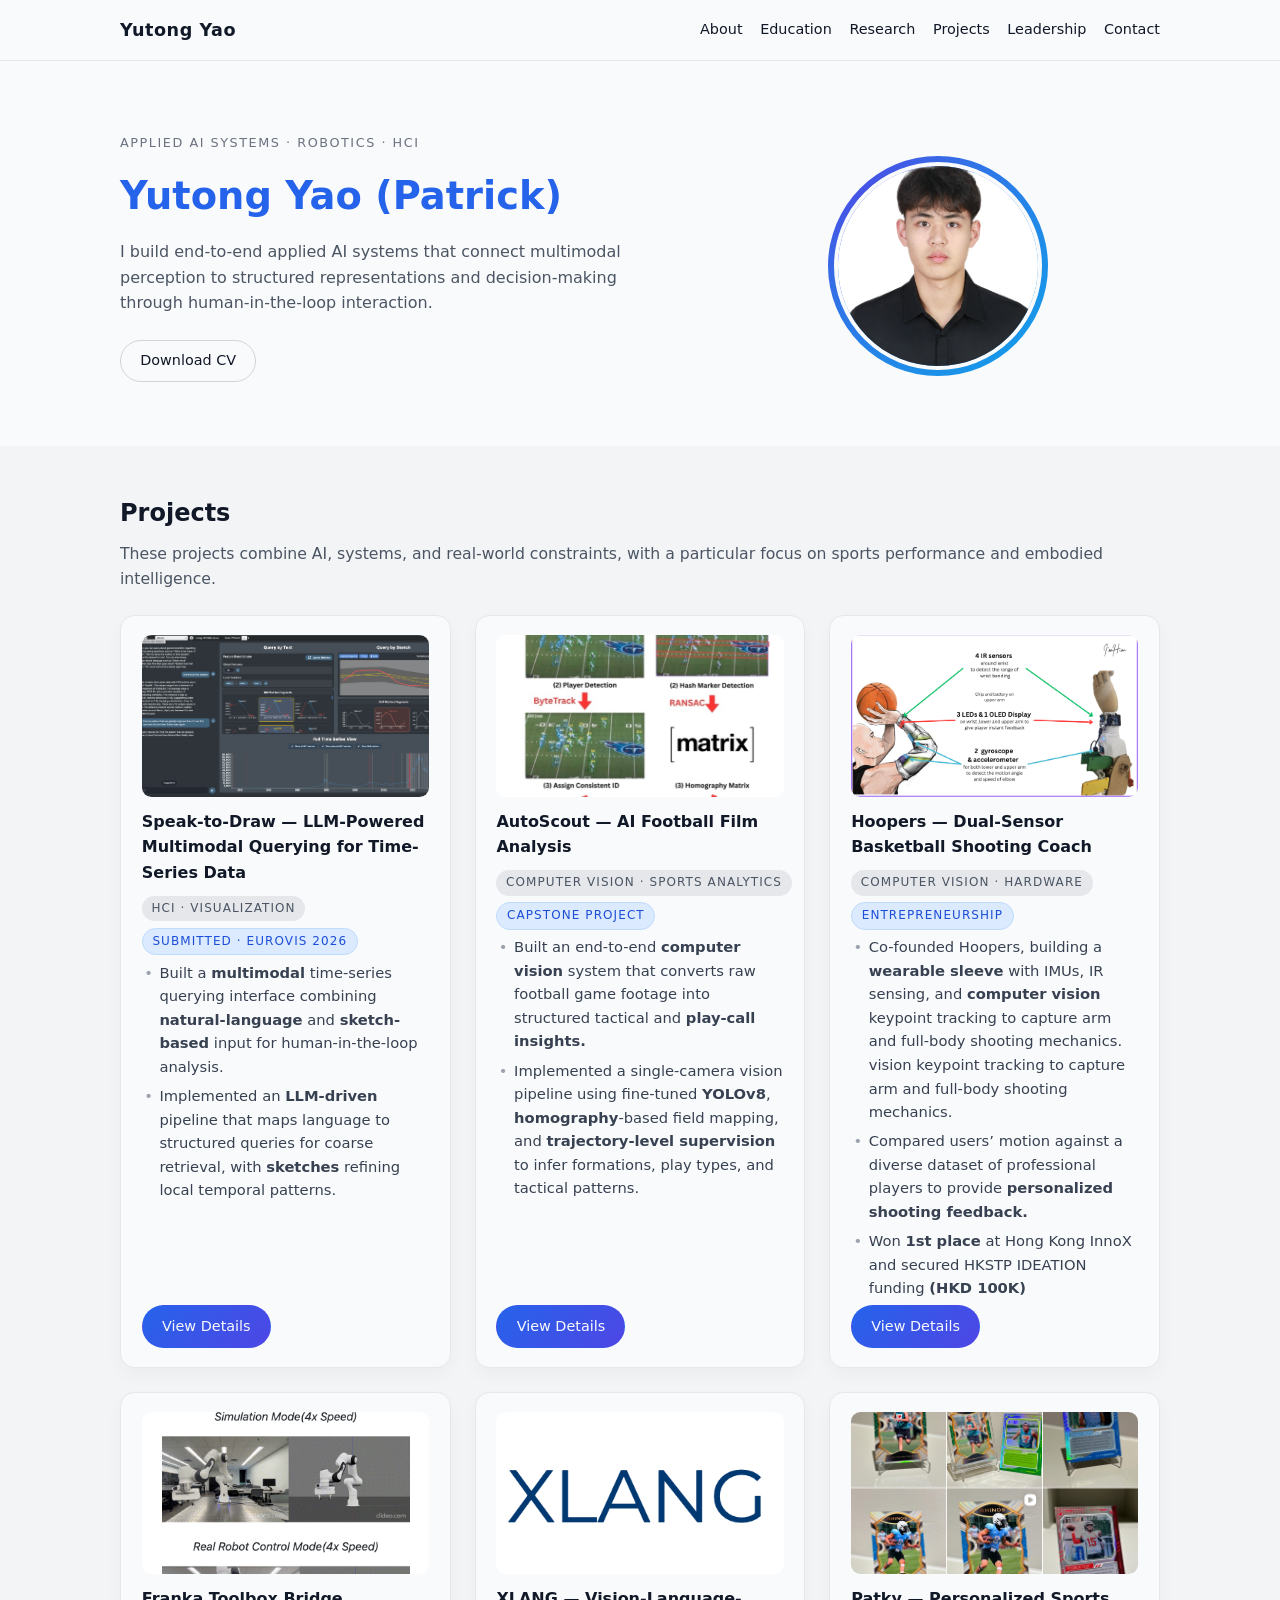
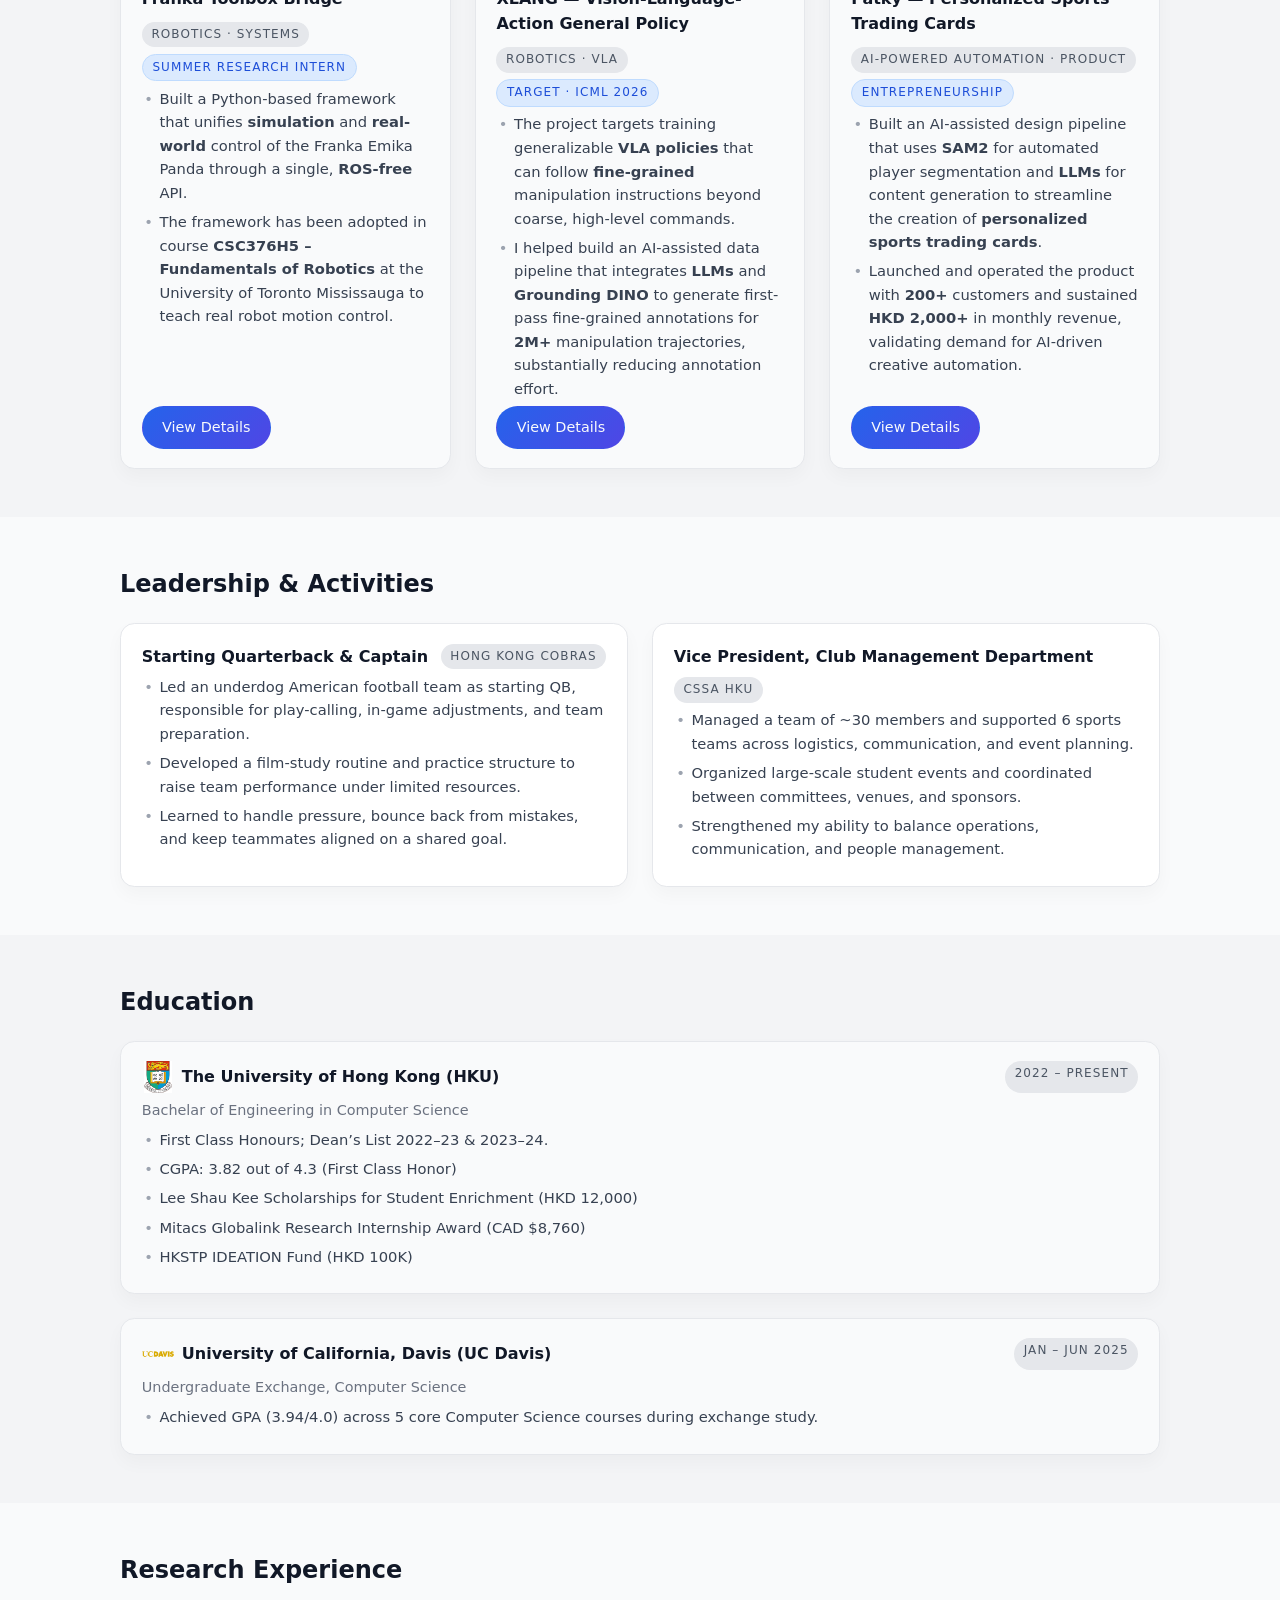
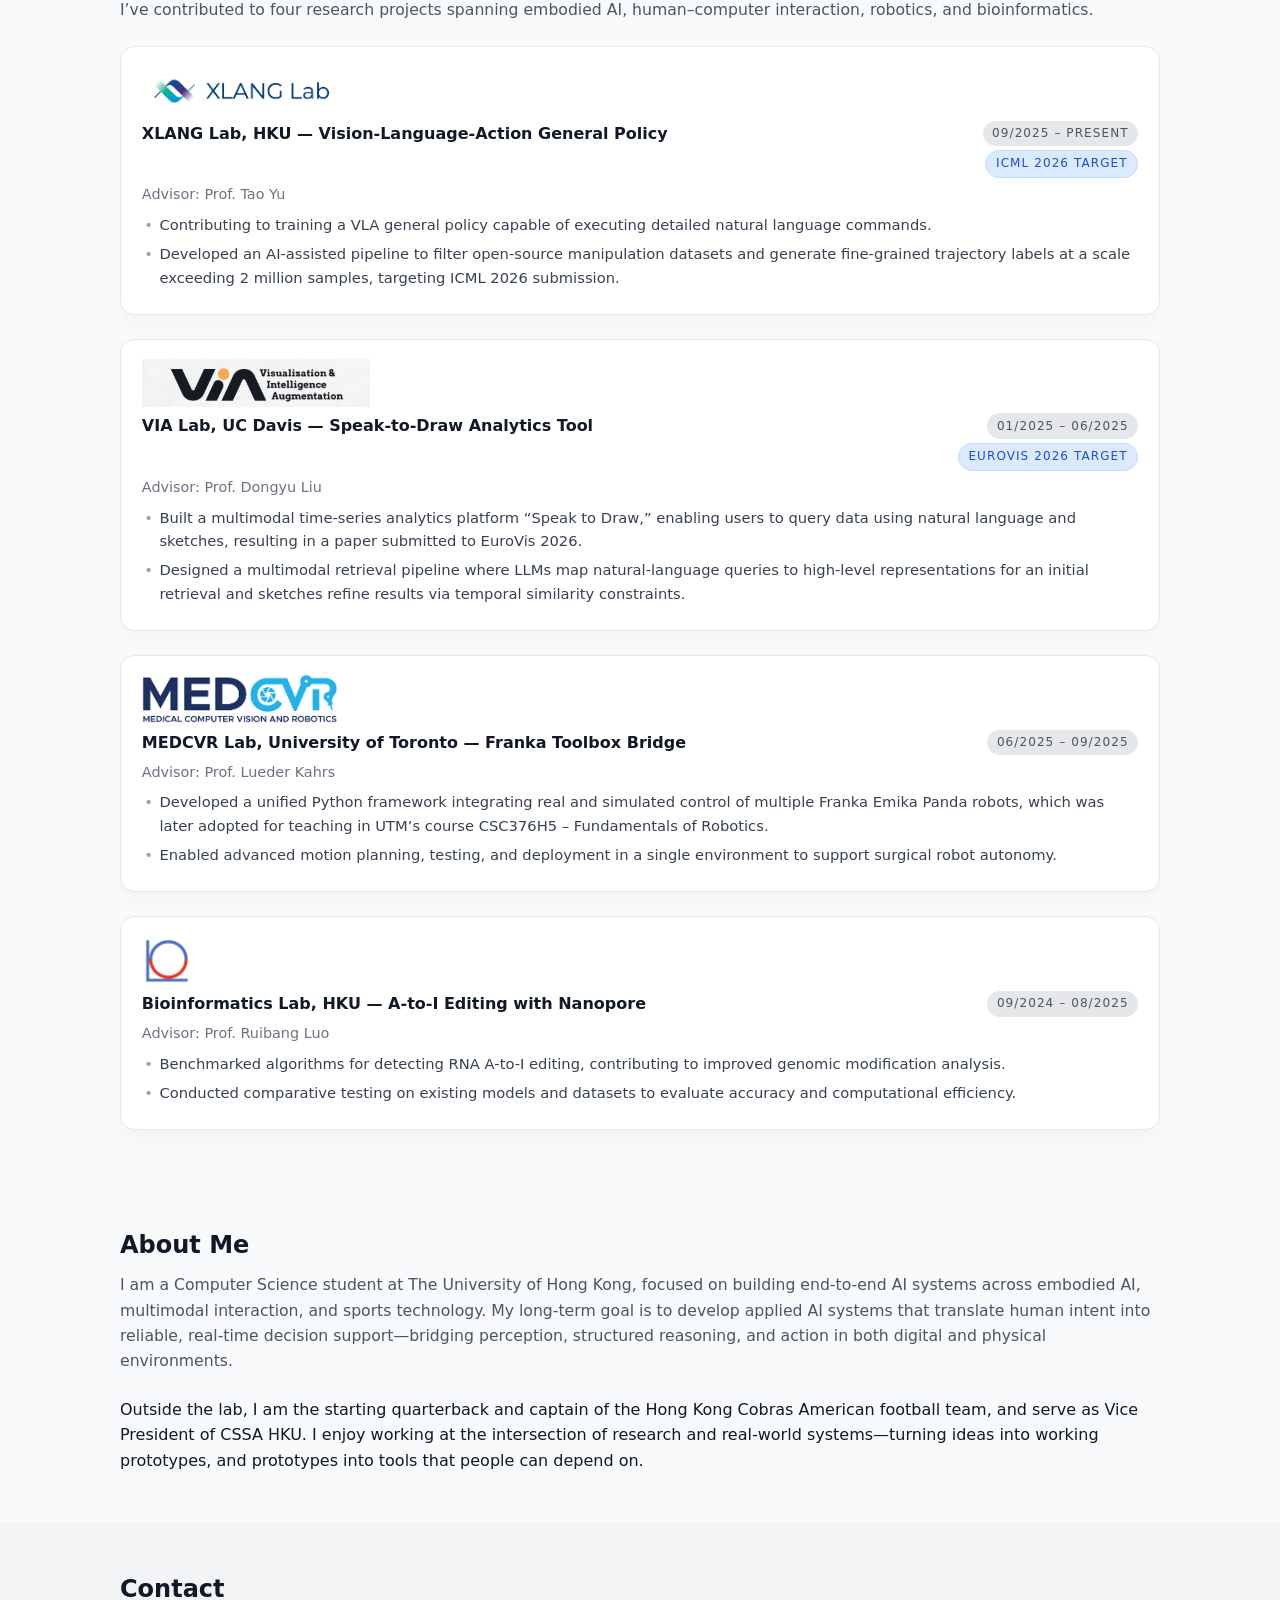
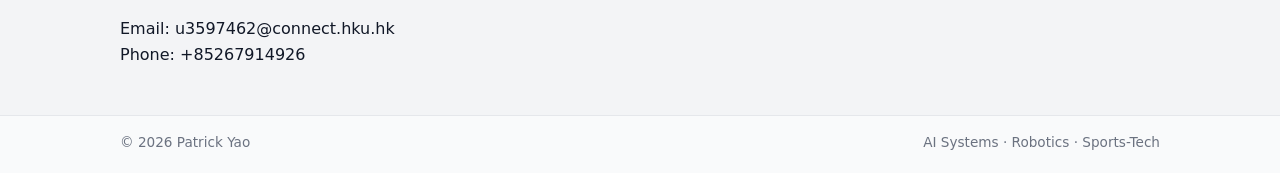
==== commit fc504324: "Update project descriptions and tag2" ====
--- a/index.html
+++ b/index.html
@@ -5,6 +5,45 @@
   <title>Yutong Yao (Patrick) | AI Systems & Sports-Tech</title>
   <meta name="viewport" content="width=device-width, initial-scale=1" />
   <link rel="stylesheet" href="style.css" />
+  <style>
+    /* Inline overrides to avoid cache issues on deploy */
+    .project-card {
+      display: flex;
+      flex-direction: column;
+      min-height: 540px;
+    }
+    .project-actions {
+      margin-top: auto;
+      display: flex;
+      gap: 0.5rem;
+    }
+    .tag-group {
+      display: flex;
+      gap: 0.4rem;
+      flex-basis: 100%;
+      flex-wrap: wrap;
+      margin-top: 0.15rem;
+    }
+    .tag-accent {
+      background-color: #dbeafe;
+      color: #1d4ed8;
+      border: 1px solid #bfdbfe;
+    }
+    /* Research section: keep tags on the right and stack vertically */
+    #research .card-header {
+      display: flex;
+      justify-content: space-between;
+      align-items: flex-start;
+    }
+    #research .tag-group {
+      flex-basis: auto;
+      flex-wrap: nowrap;
+      flex-direction: column;
+      align-items: flex-end;
+      gap: 0.25rem;
+      margin-top: 0;
+    }
+  </style>
 </head>
 <body>
   <header class="site-header">
@@ -34,15 +73,10 @@
             I build end-to-end applied AI systems that connect multimodal perception to structured representations and decision-making through human-in-the-loop interaction.
           </p>
           <div class="hero-actions">
-            <a href="#projects" class="btn primary">View Projects</a>
             <a href="cv/cv%203.4.pdf" class="btn" target="_blank" rel="noopener">
               Download CV
             </a>
           </div>
-          <div class="hero-meta">
-            <span>BEng Computer Science @ HKU</span>
-            <span>Research · Entrepreneurship · Quarterback</span>
-          </div>
         </div>
         <div class="hero-photo-wrapper">
           <div class="hero-photo-circle">
@@ -57,7 +91,7 @@
     <!-- Projects (moved before Education) -->
     <section id="projects" class="section section-alt">
       <div class="container">
-        <h2 class="section-title">Selected Projects</h2>
+        <h2 class="section-title">Projects</h2>
         <p class="section-lead">
           These projects combine AI, systems, and real-world constraints, with a particular focus on
           sports performance and embodied intelligence.
@@ -210,30 +244,58 @@
       </div>
     </section>
 
-    <!-- About -->
-    <section id="about" class="section">
-      <div class="container">
-        <h2 class="section-title">About Me</h2>
-        <p class="section-lead">
-          I am a Computer Science student at The University of Hong Kong, focused on AI systems,
-          robotics, and sports technology. My long-term goal is to build AI that enhances human
-          performance—systems that can understand intent, provide real-time guidance, and help people
-          make better decisions in both digital and physical environments.
-        </p>
-        <p>
-          I’ve worked across embodied AI, multimodal interfaces, and bioinformatics: building
-          Vision-Language-Action pipelines for fine-grained robotic manipulation, a multimodal
-          “Speak-to-Draw” analytics system, a robotics control bridge for a Franka arm, and a pipeline
-          for detecting A-to-I RNA editing from nanopore signals. Outside the lab, I’m the starting
-          quarterback and captain for the Hong Kong Cobras American football team and previously served
-          as Vice President of CSSA HKU’s Club Management Department.
-        </p>
-        <p>
-          I love working at the intersection of research and real-world systems—turning ideas into
-          working prototypes, and prototypes into products that people actually use.
-        </p>
-      </div>
-    </section>
+    <!-- Leadership & Activities -->
+    <section id="leadership" class="section">
+      <div class="container">
+        <h2 class="section-title">Leadership & Activities</h2>
+        <div class="card-list cards-two-column">
+
+          <article class="card">
+            <div class="card-header">
+              <h3>Starting Quarterback & Captain</h3>
+              <span class="tag">Hong Kong Cobras</span>
+            </div>
+            <ul class="card-list-items">
+              <li>
+                Led an underdog American football team as starting QB, responsible for play-calling,
+                in-game adjustments, and team preparation.
+              </li>
+              <li>
+                Developed a film-study routine and practice structure to raise team performance under
+                limited resources.
+              </li>
+              <li>
+                Learned to handle pressure, bounce back from mistakes, and keep teammates aligned on a
+                shared goal.
+              </li>
+            </ul>
+          </article>
+
+          <article class="card">
+            <div class="card-header">
+              <h3>Vice President, Club Management Department</h3>
+              <span class="tag">CSSA HKU</span>
+            </div>
+            <ul class="card-list-items">
+              <li>
+                Managed a team of ~30 members and supported 6 sports teams across logistics,
+                communication, and event planning.
+              </li>
+              <li>
+                Organized large-scale student events and coordinated between committees, venues, and
+                sponsors.
+              </li>
+              <li>
+                Strengthened my ability to balance operations, communication, and people management.
+              </li>
+            </ul>
+          </article>
+
+        </div>
+      </div>
+    </section>
+
+    
 
     <!-- Education -->
     <section id="education" class="section section-alt">
@@ -244,28 +306,30 @@
             <div class="card-header">
               <div class="card-title">
                 <img src="assets/icons/hku_icon.png" alt="HKU icon" class="card-logo" />
-                <h3>BEng in Computer Science</h3>
+                <h3>The University of Hong Kong (HKU)</h3>
               </div>
               <span class="tag">2022 – Present</span>
             </div>
-            <p class="card-subtitle">The University of Hong Kong (HKU)</p>
+            <p class="card-subtitle">Bachelar of Engineering in Computer Science</p>
             <ul class="card-list-items">
               <li>First Class Honours; Dean’s List 2022–23 & 2023–24.</li>
-              <li>Focus: AI systems, machine learning, robotics, and software engineering.</li>
-              <li>Active in research, entrepreneurship, and student leadership.</li>
+              <li>CGPA: 3.82 out of 4.3 (First Class Honor)</li>
+              <li>Lee Shau Kee Scholarships for Student Enrichment (HKD 12,000)</li>
+              <li>Mitacs Globalink Research Internship Award (CAD $8,760)</li>
+              <li>HKSTP IDEATION Fund (HKD 100K)</li>
             </ul>
           </article>
           <article class="card">
             <div class="card-header">
               <div class="card-title">
                 <img src="assets/icons/UCDavis_icon.png" alt="UC Davis icon" class="card-logo" />
-                <h3>Undergraduate Exchange, Computer Science</h3>
+                <h3>University of California, Davis (UC Davis)</h3>
               </div>
               <span class="tag">Jan – Jun 2025</span>
             </div>
-            <p class="card-subtitle">University of California, Davis (UC Davis)</p>
-            <ul class="card-list-items">
-              <li>Achieved a perfect GPA (4.0/4.0) across 5 core Computer Science courses during exchange study.</li>
+            <p class="card-subtitle">Undergraduate Exchange, Computer Science</p>
+            <ul class="card-list-items">
+              <li>Achieved GPA (3.94/4.0) across 5 core Computer Science courses during exchange study.</li>
             </ul>
           </article>
         </div>
@@ -284,90 +348,72 @@
         <div class="card-list">
 
           <article class="card">
+            <div class="research-logo-wrap">
+              <img src="assets/icons/XLANG_icon.png" alt="XLANG Lab icon" class="research-logo" />
+            </div>
             <div class="card-header">
               <h3>XLANG Lab, HKU — Vision-Language-Action General Policy</h3>
-              <span class="tag">ICML 2026 Target</span>
+              <div class="tag-group">
+                <span class="tag">09/2025 – Present</span>
+                <span class="tag tag-accent">ICML 2026 Target</span>
+              </div>
             </div>
             <p class="card-subtitle">Advisor: Prof. Tao Yu</p>
             <ul class="card-list-items">
-              <li>
-                Working on generalist VLA policies that follow fine-grained, multi-step robotic
-                manipulation commands instead of only coarse task labels.
-              </li>
-              <li>
-                Built an LLM-assisted data pipeline that discovers open-source manipulation datasets,
-                filters trajectories, and generates first-pass sub-action annotations from task
-                descriptions, videos, and state sequences.
-              </li>
-              <li>
-                Designed the system to reduce annotation time from minutes to seconds and scale toward
-                2M+ fine-grained trajectories.
-              </li>
-            </ul>
-          </article>
-
-          <article class="card">
+              <li>Contributing to training a VLA general policy capable of executing detailed natural language commands.</li>
+              <li>Developed an AI-assisted pipeline to filter open-source manipulation datasets and generate fine-grained trajectory labels at a scale exceeding 2 million samples, targeting ICML 2026 submission.</li>
+            </ul>
+          </article>
+
+          <article class="card">
+            <div class="research-logo-wrap">
+              <img src="assets/icons/via_icon.png" alt="VIA Lab icon" class="research-logo" />
+            </div>
             <div class="card-header">
               <h3>VIA Lab, UC Davis — Speak-to-Draw Analytics Tool</h3>
-              <span class="tag">EuroVis 2026 Target</span>
+              <div class="tag-group">
+                <span class="tag">01/2025 – 06/2025</span>
+                <span class="tag tag-accent">EuroVis 2026 Target</span>
+              </div>
             </div>
             <p class="card-subtitle">Advisor: Prof. Dongyu Liu</p>
             <ul class="card-list-items">
-              <li>
-                Developing “Speak-to-Draw,” a multimodal system where users explore time-series data
-                via natural language and interactive visualizations.
-              </li>
-              <li>
-                Co-designed the interaction flow from speech input to query parsing to visual
-                refinement, bridging HCI with backend analytics.
-              </li>
-              <li>
-                Implementing components across frontend, backend, and model integration to support
-                flexible, user-centered exploratory analysis.
-              </li>
-            </ul>
-          </article>
-
-          <article class="card">
+              <li>Built a multimodal time-series analytics platform “Speak to Draw,” enabling users to query data using natural language and sketches, resulting in a paper submitted to EuroVis 2026.</li>
+              <li>Designed a multimodal retrieval pipeline where LLMs map natural-language queries to high-level representations for an initial retrieval and sketches refine results via temporal similarity constraints.</li>
+            </ul>
+          </article>
+
+          <article class="card">
+            <div class="research-logo-wrap">
+              <img src="assets/icons/MEDCVR_icon.png" alt="MEDCVR Lab icon" class="research-logo" />
+            </div>
             <div class="card-header">
               <h3>MEDCVR Lab, University of Toronto — Franka Toolbox Bridge</h3>
-              <span class="tag">Mitacs Globalink Scholar</span>
+              <div class="tag-group">
+                <span class="tag">06/2025 – 09/2025</span>
+              </div>
             </div>
             <p class="card-subtitle">Advisor: Prof. Lueder Kahrs</p>
             <ul class="card-list-items">
-              <li>
-                Built <code>franka_toolbox_bridge</code>, a framework that exposes safe, high-level
-                APIs for controlling a Franka Emika arm from Python and C++.
-              </li>
-              <li>
-                Abstracted motion primitives, control loops, and error handling to make real-world
-                robot experiments easier and safer to prototype.
-              </li>
-              <li>
-                Integrated the bridge into UTM’s CSC376H5 course, enabling students to run hands-on
-                robotics labs on real hardware.
-              </li>
-            </ul>
-          </article>
-
-          <article class="card">
+              <li>Developed a unified Python framework integrating real and simulated control of multiple Franka Emika Panda robots, which was later adopted for teaching in UTM’s course CSC376H5 – Fundamentals of Robotics.</li>
+              <li>Enabled advanced motion planning, testing, and deployment in a single environment to support surgical robot autonomy.</li>
+            </ul>
+          </article>
+
+          <article class="card">
+            <div class="research-logo-wrap">
+              <img src="assets/icons/Bioinformatics_icon.png" alt="Bioinformatics Lab icon" class="research-logo" />
+            </div>
             <div class="card-header">
               <h3>Bioinformatics Lab, HKU — A-to-I Editing with Nanopore</h3>
-              <span class="tag">Ongoing</span>
+              <div class="tag-group">
+                <span class="tag">09/2024 – 08/2025</span>
+              </div>
             </div>
             <p class="card-subtitle">Advisor: Prof. Ruibang Luo</p>
             <ul class="card-list-items">
-              <li>
-                Exploring methods to detect A-to-I RNA editing using electrical signal data from
-                nanopore sequencing.
-              </li>
-              <li>
-                Working on benchmarking pipelines that compare different signal-level and
-                basecalling-based approaches on real datasets.
-              </li>
-              <li>
-                Aiming to better connect long-read sequencing signals with RNA editing biology.
-              </li>
+              <li>Benchmarked algorithms for detecting RNA A-to-I editing, contributing to improved genomic modification analysis.</li>
+              <li>Conducted comparative testing on existing models and datasets to evaluate accuracy and computational efficiency.</li>
             </ul>
           </article>
 
@@ -377,94 +423,25 @@
 
     <!-- Projects section moved above -->
 
-    <!-- Leadership & Activities -->
-    <section id="leadership" class="section">
-      <div class="container">
-        <h2 class="section-title">Leadership & Activities</h2>
-        <div class="card-list cards-two-column">
-
-          <article class="card">
-            <div class="card-header">
-              <h3>Starting Quarterback & Captain</h3>
-              <span class="tag">Hong Kong Cobras</span>
-            </div>
-            <ul class="card-list-items">
-              <li>
-                Led an underdog American football team as starting QB, responsible for play-calling,
-                in-game adjustments, and team preparation.
-              </li>
-              <li>
-                Developed a film-study routine and practice structure to raise team performance under
-                limited resources.
-              </li>
-              <li>
-                Learned to handle pressure, bounce back from mistakes, and keep teammates aligned on a
-                shared goal.
-              </li>
-            </ul>
-          </article>
-
-          <article class="card">
-            <div class="card-header">
-              <h3>Vice President, Club Management Department</h3>
-              <span class="tag">CSSA HKU</span>
-            </div>
-            <ul class="card-list-items">
-              <li>
-                Managed a team of ~30 members and supported 6 sports teams across logistics,
-                communication, and event planning.
-              </li>
-              <li>
-                Organized large-scale student events and coordinated between committees, venues, and
-                sponsors.
-              </li>
-              <li>
-                Strengthened my ability to balance operations, communication, and people management.
-              </li>
-            </ul>
-          </article>
-
-        </div>
-      </div>
-    </section>
-
-    <!-- Interests & Contact -->
+    <!-- About -->
+    <section id="about" class="section">
+      <div class="container">
+        <h2 class="section-title">About Me</h2>
+        <p class="section-lead">
+          I am a Computer Science student at The University of Hong Kong, focused on building end-to-end AI systems across embodied AI, multimodal interaction, and sports technology. My long-term goal is to develop applied AI systems that translate human intent into reliable, real-time decision support—bridging perception, structured reasoning, and action in both digital and physical environments.
+        </p>
+        <p>
+          Outside the lab, I am the starting quarterback and captain of the Hong Kong Cobras American football team, and serve as Vice President of CSSA HKU. I enjoy working at the intersection of research and real-world systems—turning ideas into working prototypes, and prototypes into tools that people can depend on.
+        </p>
+      </div>
+    </section>
+
+    <!-- Contact -->
     <section id="contact" class="section section-alt">
-      <div class="container contact-grid">
-        <div>
-          <h2 class="section-title">Interests</h2>
-          <ul class="pill-list">
-            <li>AI Systems</li>
-            <li>Computer Vision</li>
-            <li>Robotics</li>
-            <li>Sports Analytics</li>
-            <li>Human–AI Interaction</li>
-            <li>Bioinformatics</li>
-          </ul>
-        </div>
-        <div>
-          <h2 class="section-title">Contact</h2>
-          <p class="section-lead">
-            I’m always happy to talk about research, sports-tech, or building real systems.
-          </p>
-          <div class="contact-links">
-            <!-- TODO: replace with your real email -->
-            <a href="mailto:your.email@example.com" class="btn primary">
-              Email Me
-            </a>
-            <div class="icon-links">
-              <a href="https://github.com/Patrick15Yao" target="_blank" rel="noopener">
-                GitHub
-              </a>
-              <!-- TODO: replace with your real LinkedIn URL -->
-              <a href="https://www.linkedin.com/in/" target="_blank" rel="noopener">
-                LinkedIn
-              </a>
-              <a href="cv/cv%203.4.pdf" target="_blank" rel="noopener">
-                CV (PDF)
-              </a>
-            </div>
-        </div>
+      <div class="container">
+        <h2 class="section-title">Contact</h2>
+        <p>Email: <a href="mailto:u3597462@connect.hku.hk">u3597462@connect.hku.hk</a></p>
+        <p>Phone: +85267914926</p>
       </div>
     </section>
   </main>
--- a/style.css
+++ b/style.css
@@ -285,9 +285,21 @@
 }
 
 .card-logo {
-  width: 22px;
-  height: 22px;
+  width: 32px;
+  height: 32px;
   object-fit: contain;
+}
+
+/* Research logos appear as a separate row above each research card title */
+.research-logo-wrap {
+  margin-bottom: 0.4rem;
+}
+
+.research-logo {
+  height: 48px;
+  width: auto;
+  object-fit: contain;
+  display: block;
 }
 
 .card-subtitle {
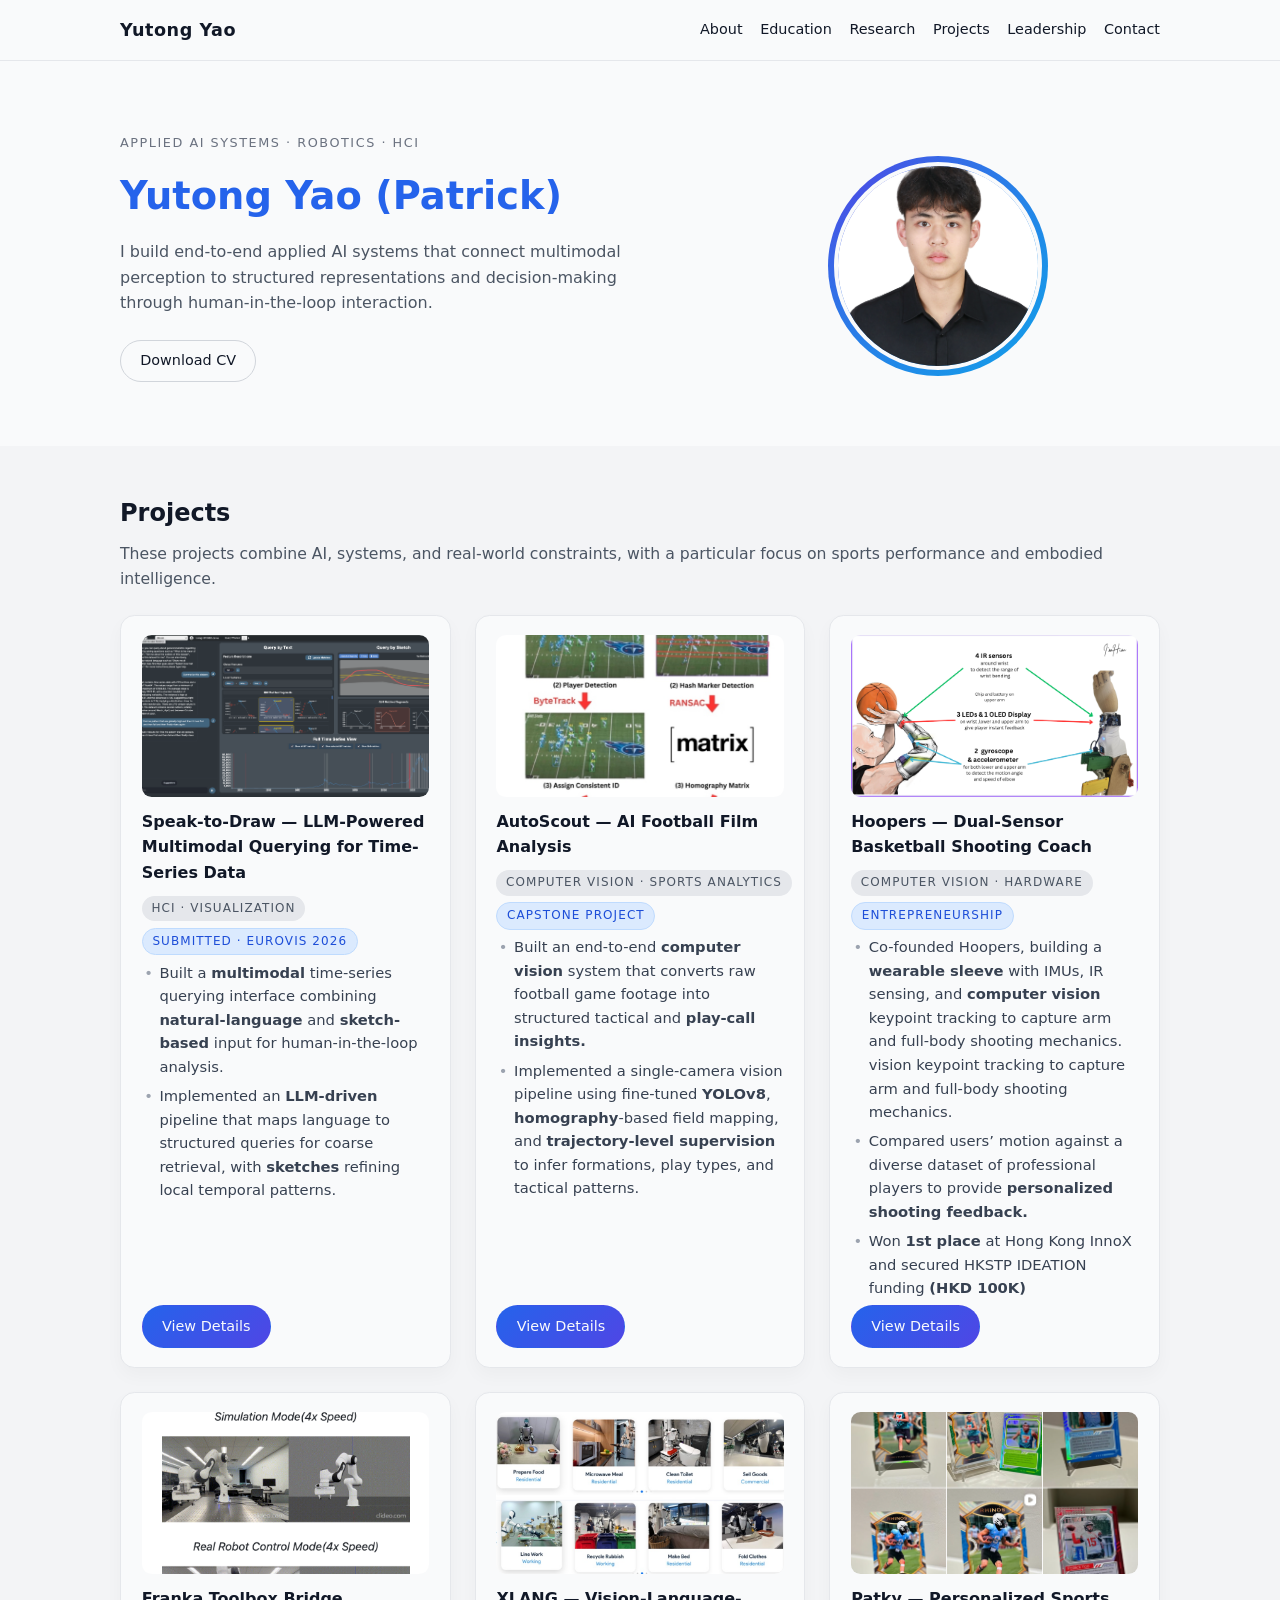
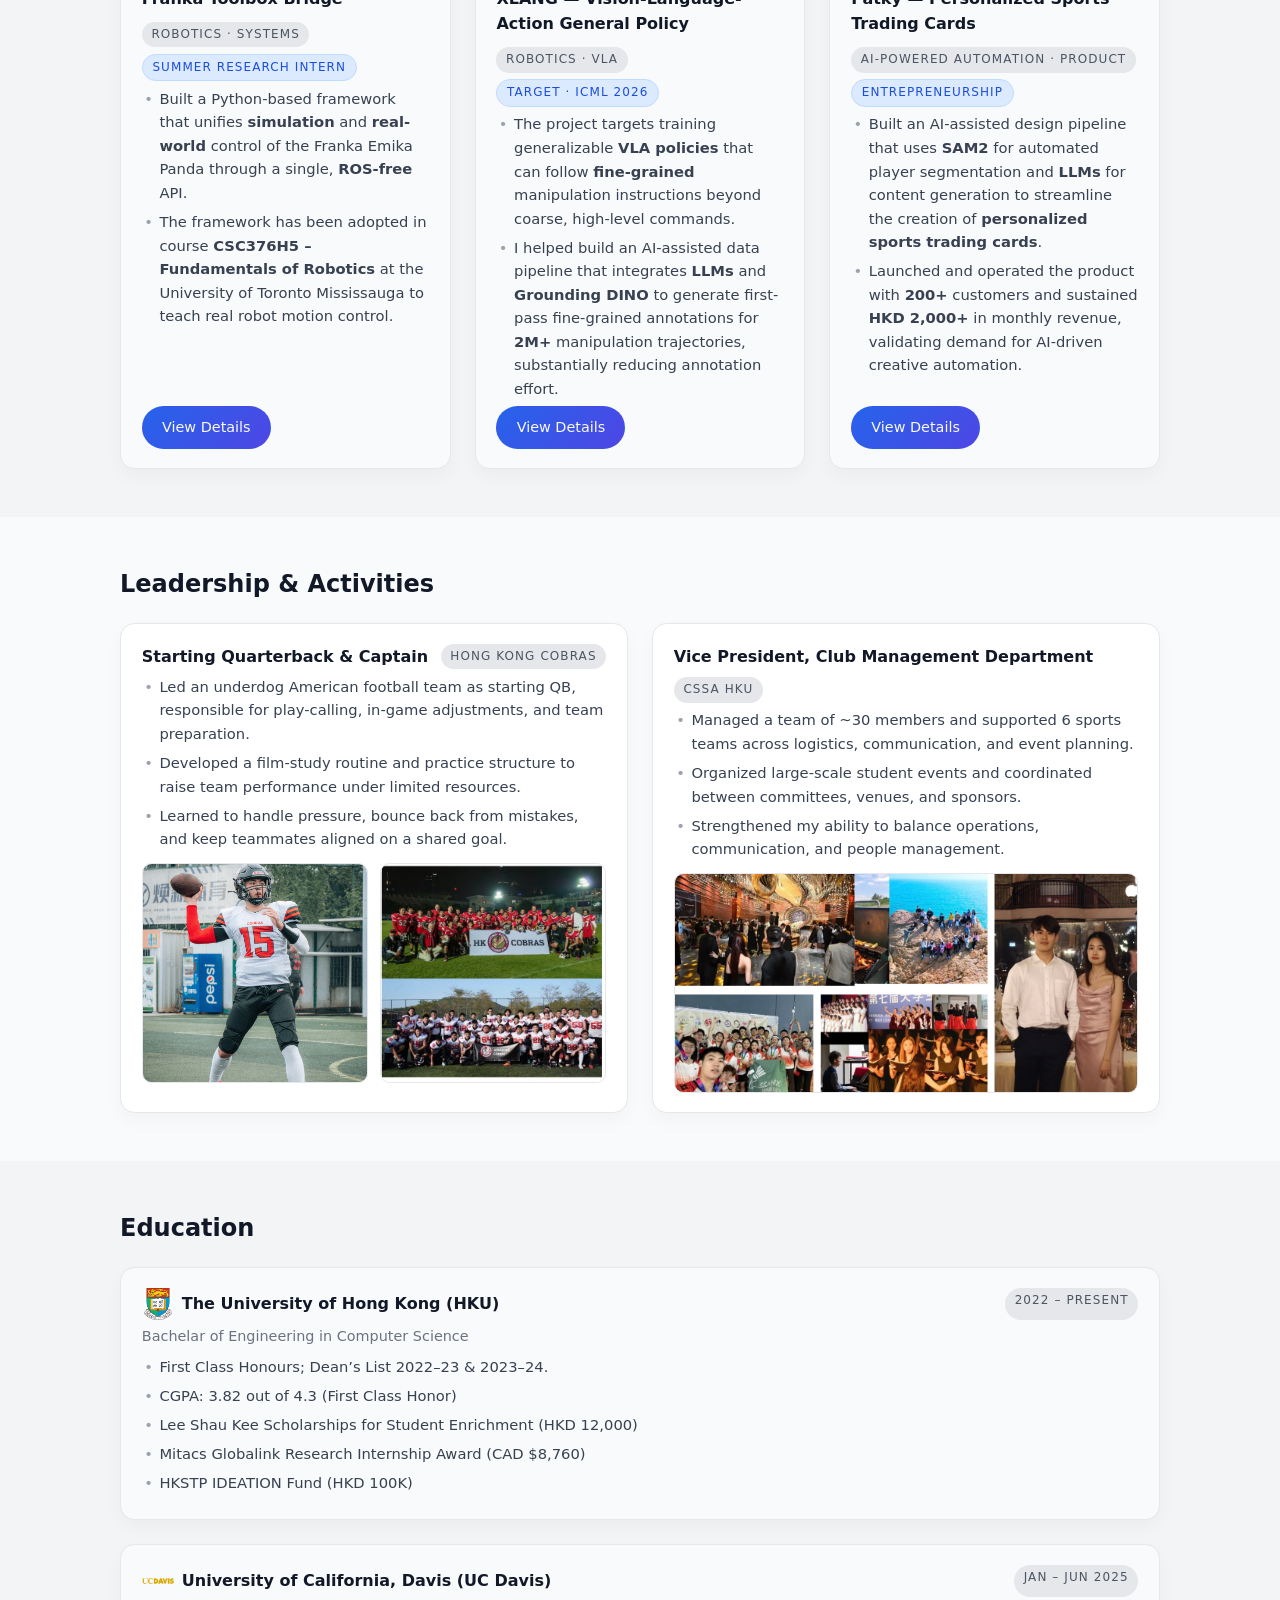
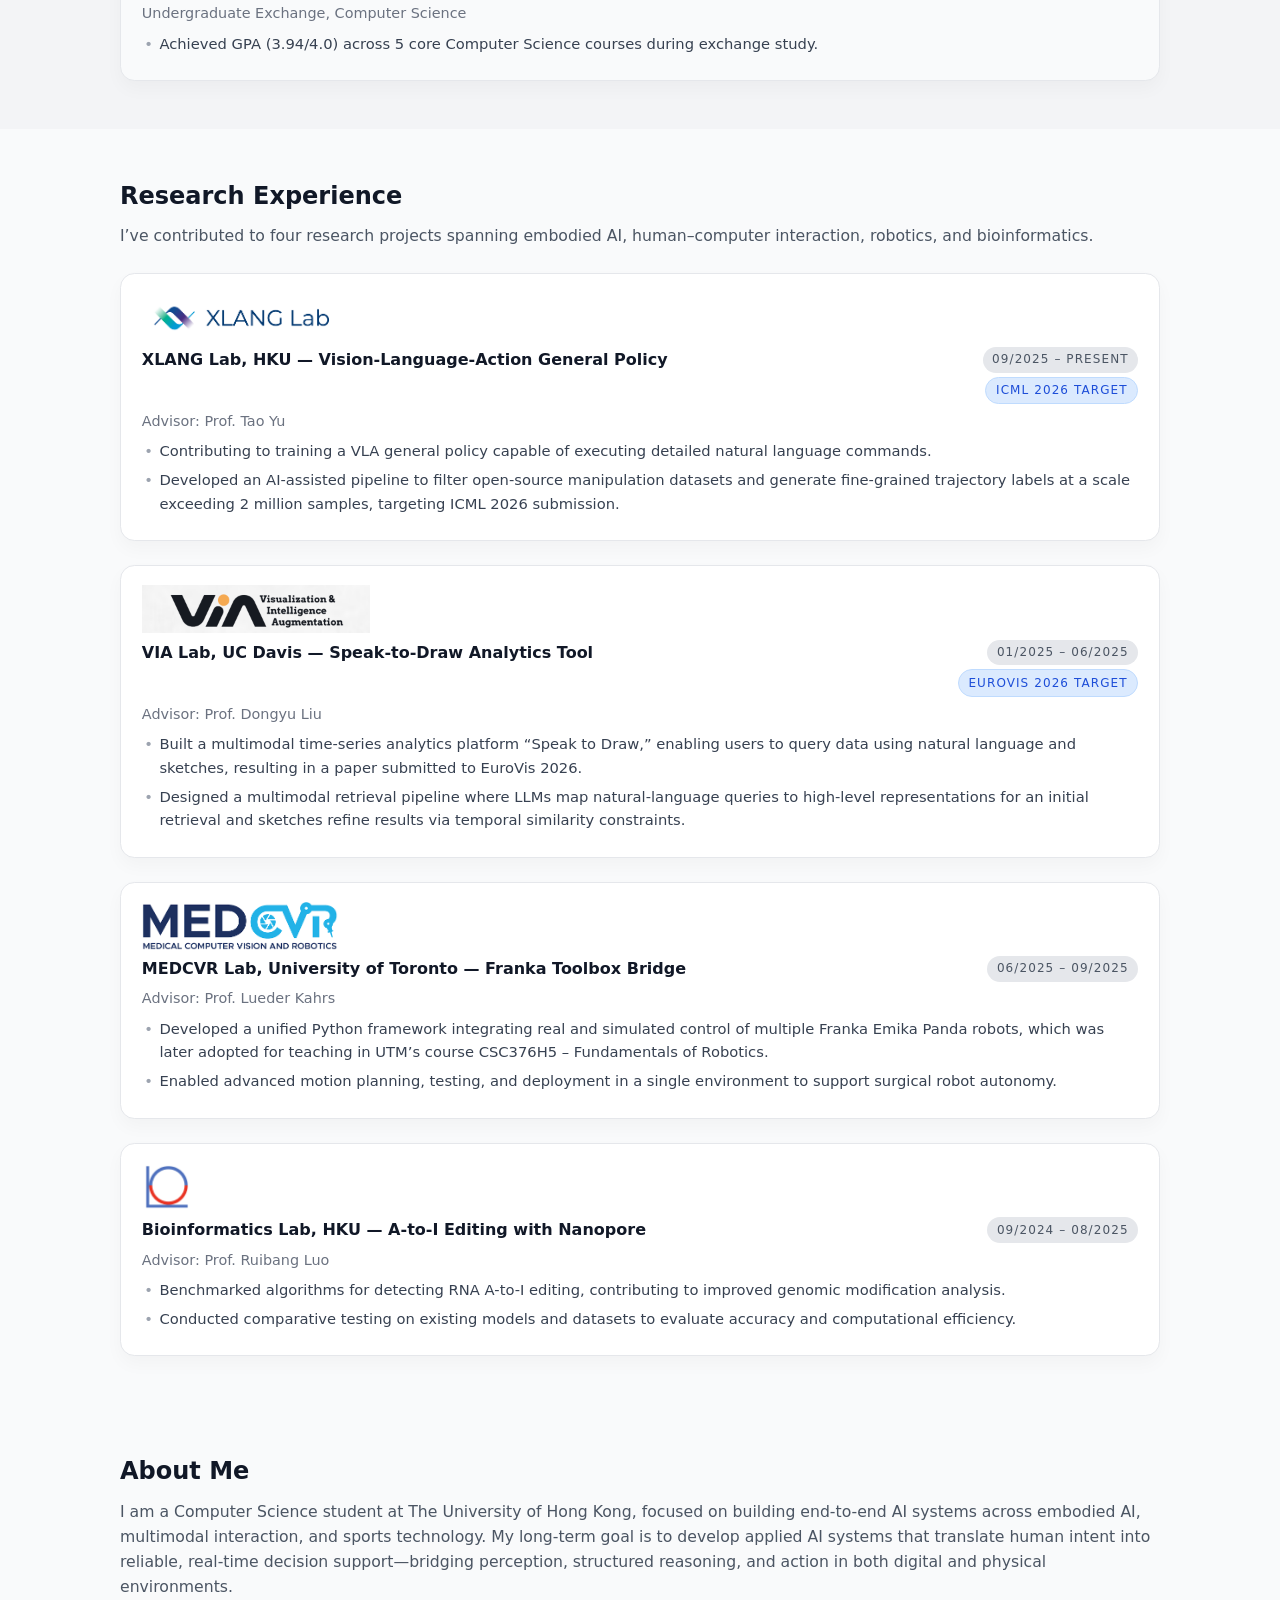
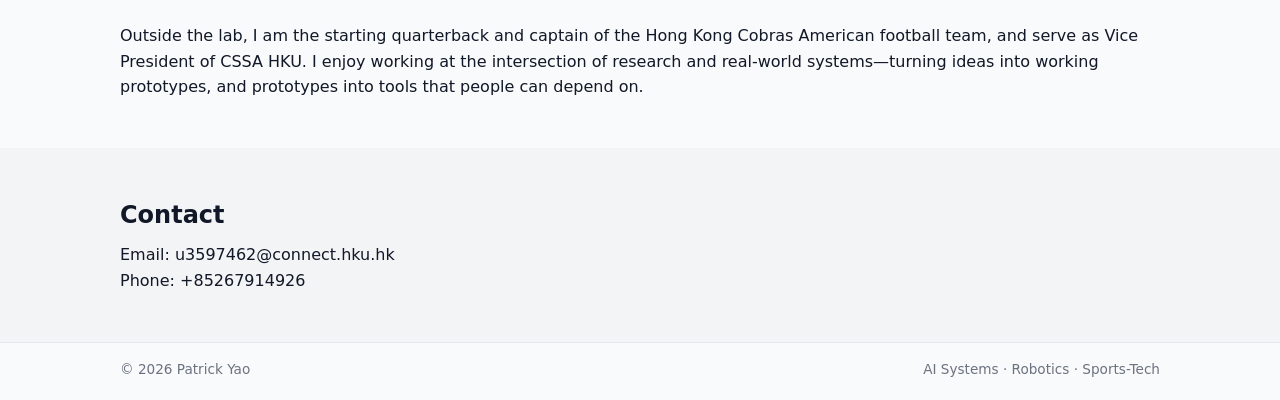
==== commit 7d86b325: "version2.0" ====
--- a/index.html
+++ b/index.html
@@ -42,6 +42,20 @@
       align-items: flex-end;
       gap: 0.25rem;
       margin-top: 0;
+    }
+    /* Leadership galleries */
+    .leadership-gallery {
+      display: grid;
+      grid-template-columns: repeat(auto-fit, minmax(220px, 1fr));
+      gap: 0.75rem;
+      margin-top: 0.75rem;
+    }
+    .leadership-gallery img {
+      width: 100%;
+      height: 220px;
+      object-fit: cover;
+      border-radius: 0.6rem;
+      border: 1px solid #e5e7eb;
     }
   </style>
 </head>
@@ -197,7 +211,7 @@
 
           <!-- XLANG — placeholder -->
           <article class="card project-card">
-            <img class="project-image" src="assets/icons/XLANG_icon.png" alt="XLANG project preview" />
+            <img class="project-image" src="assets/football_pic/XLANG.jpeg" alt="XLANG project preview" />
             <div class="card-header">
               <h3>XLANG — Vision-Language-Action General Policy</h3>
               <div class="tag-group">
@@ -269,6 +283,10 @@
                 shared goal.
               </li>
             </ul>
+            <div class="leadership-gallery">
+              <img src="assets/football_pic/football1.JPG" alt="Quarterback action left">
+              <img src="assets/football_pic/football3.jpeg" alt="Quarterback action right">
+            </div>
           </article>
 
           <article class="card">
@@ -289,6 +307,9 @@
                 Strengthened my ability to balance operations, communication, and people management.
               </li>
             </ul>
+            <div class="leadership-gallery">
+              <img src="assets/football_pic/CSSAHKU.jpeg" alt="CSSA HKU activities">
+            </div>
           </article>
 
         </div>
